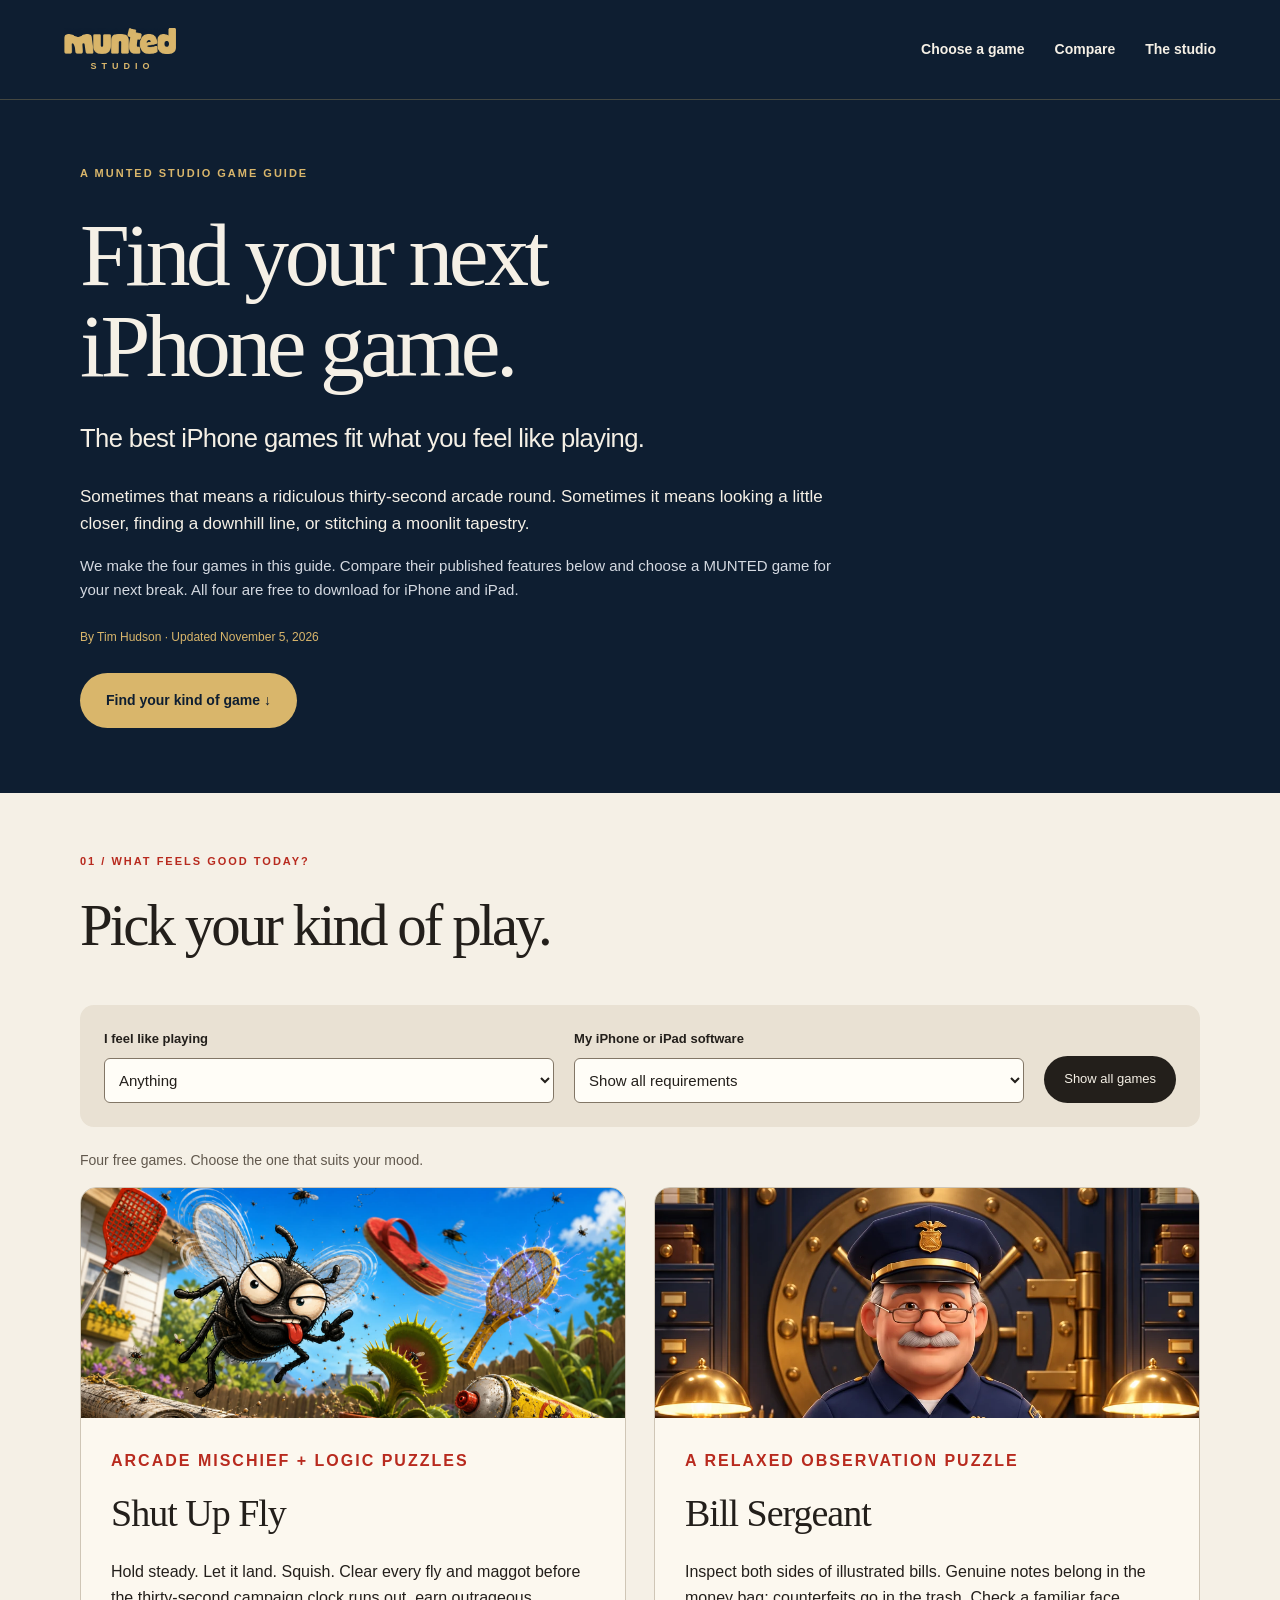
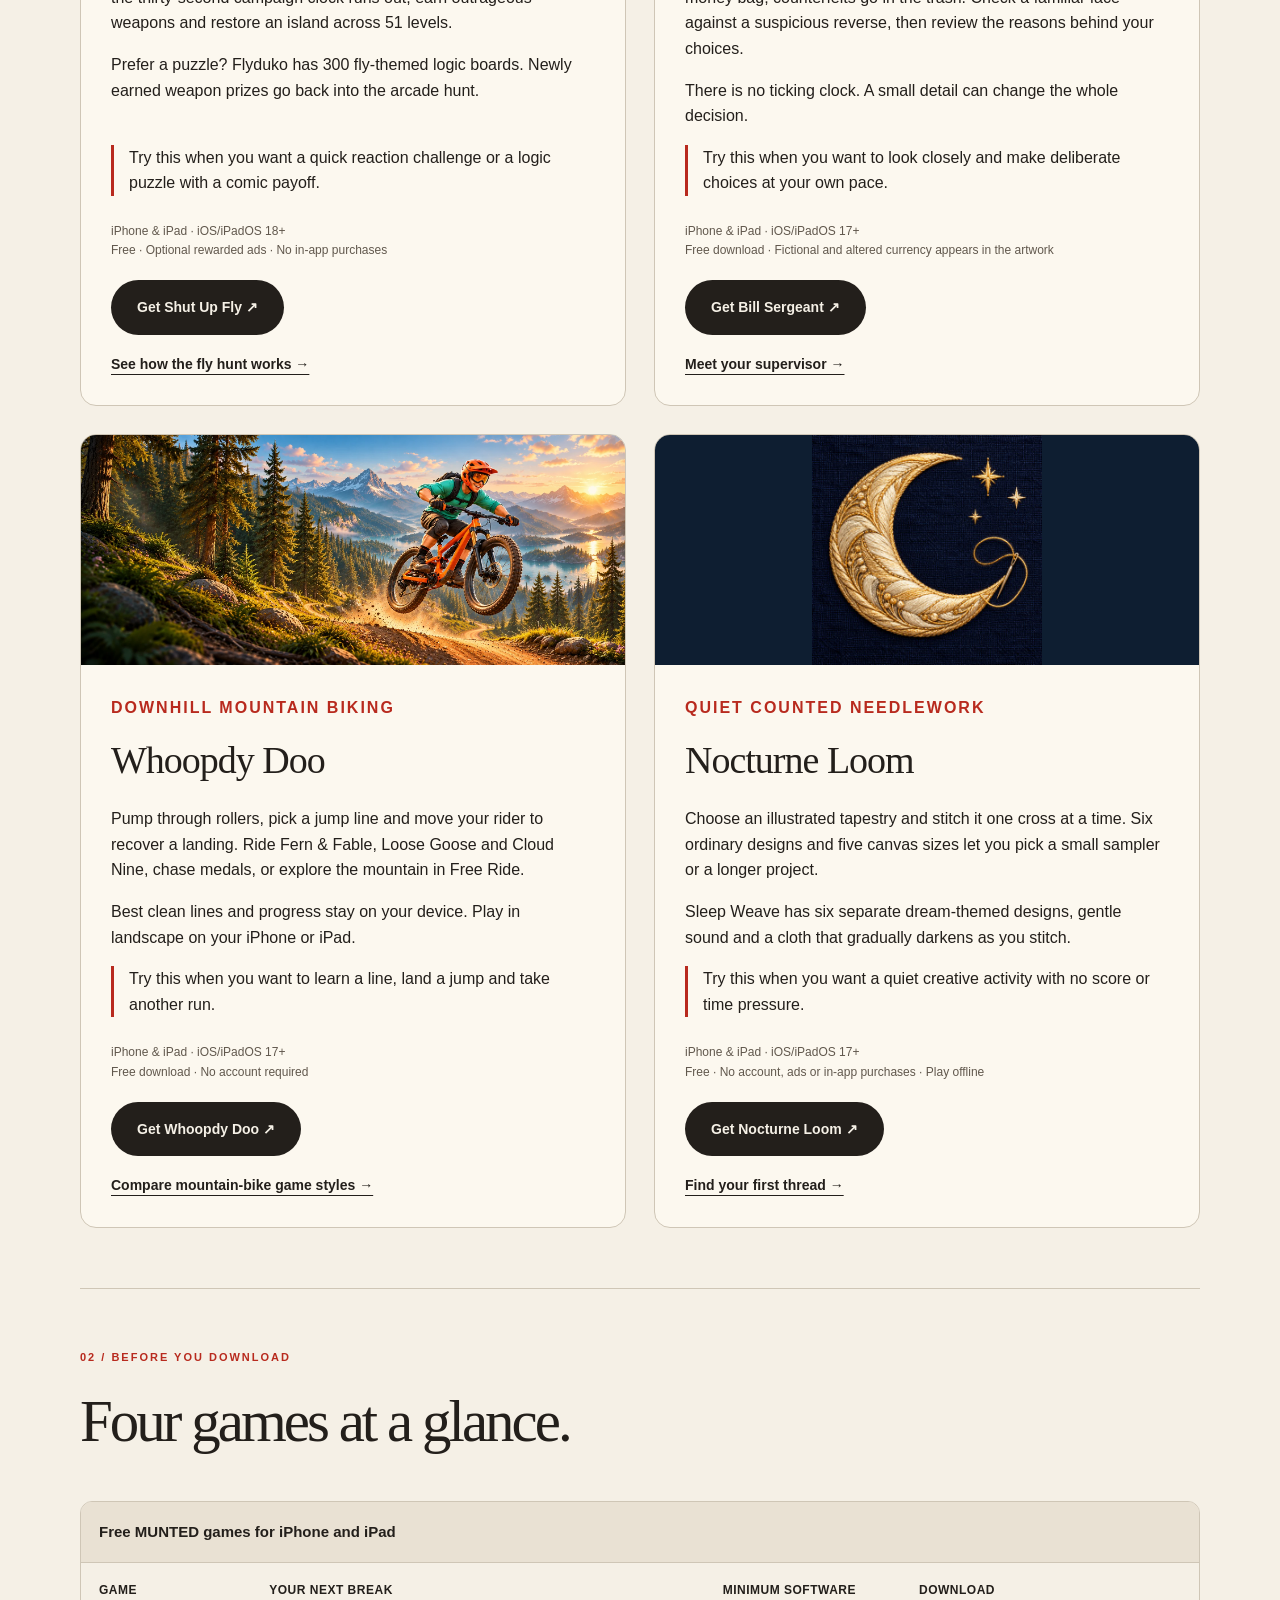
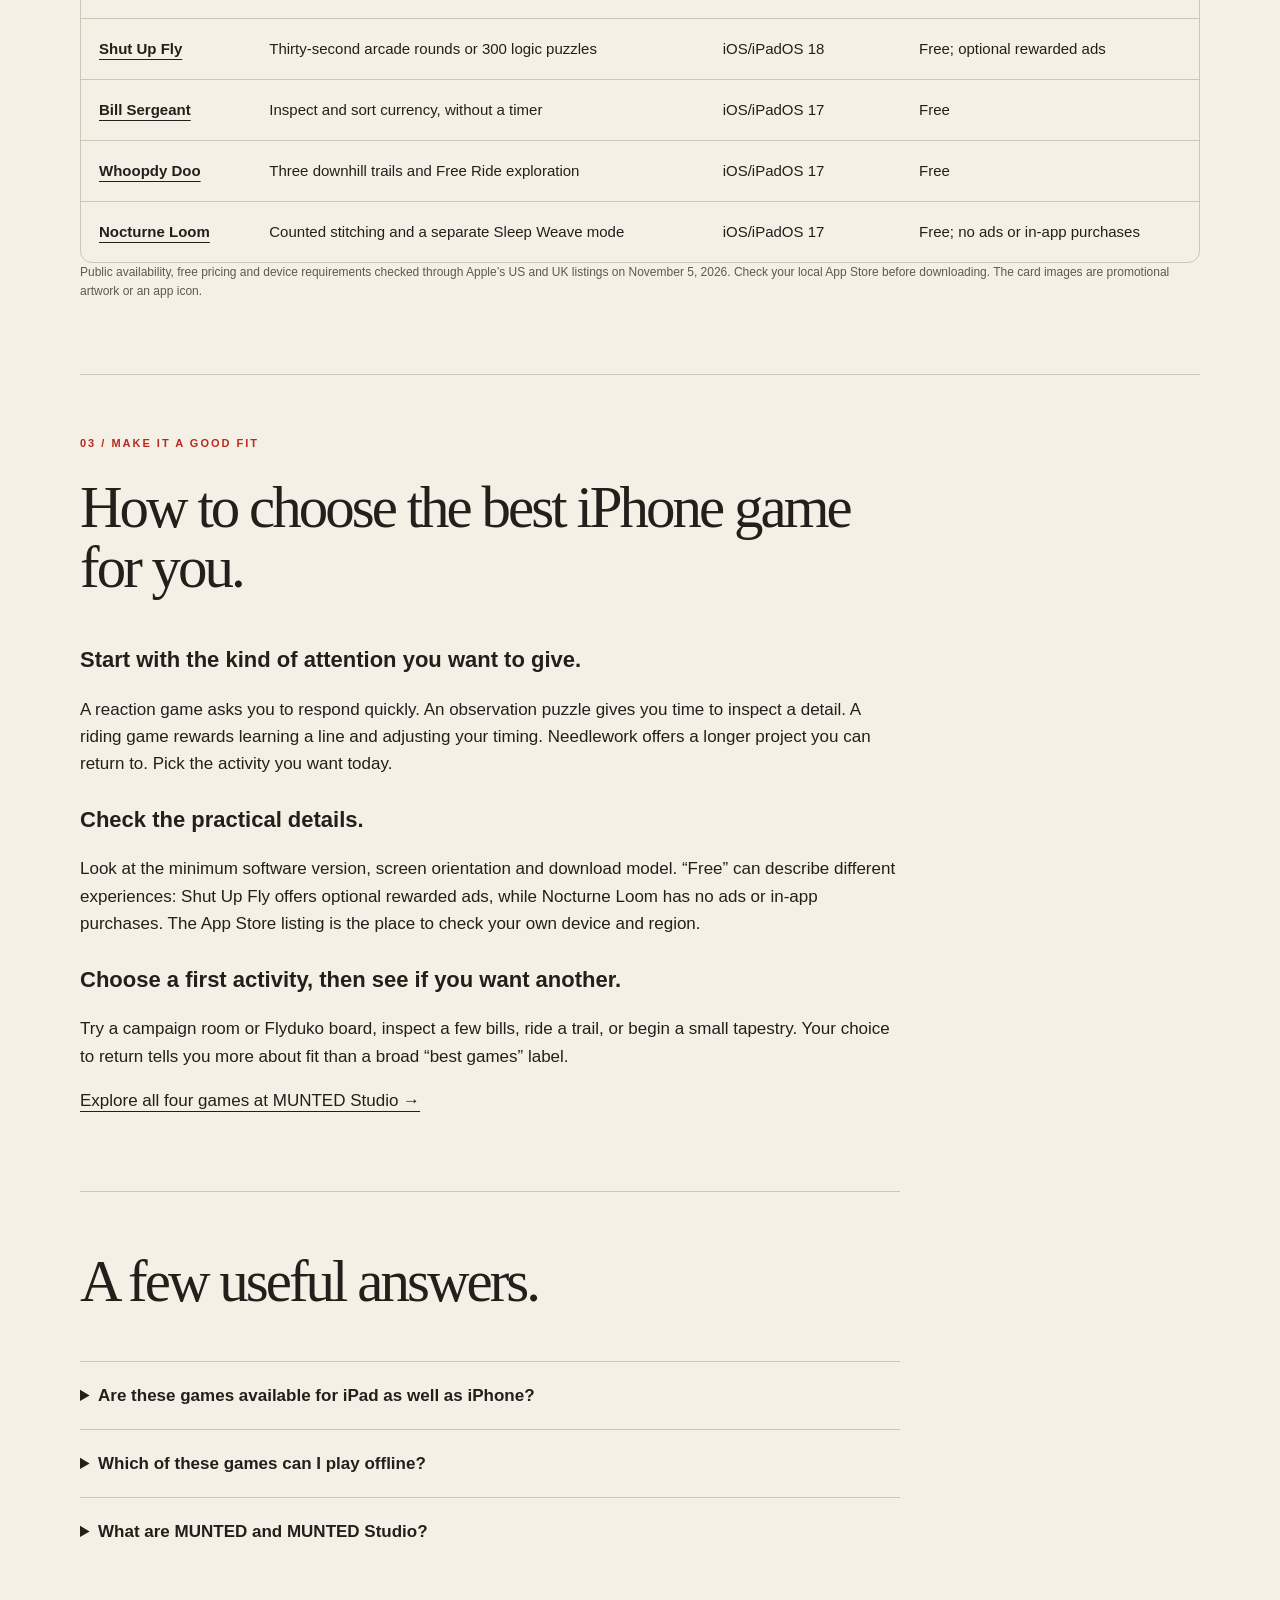
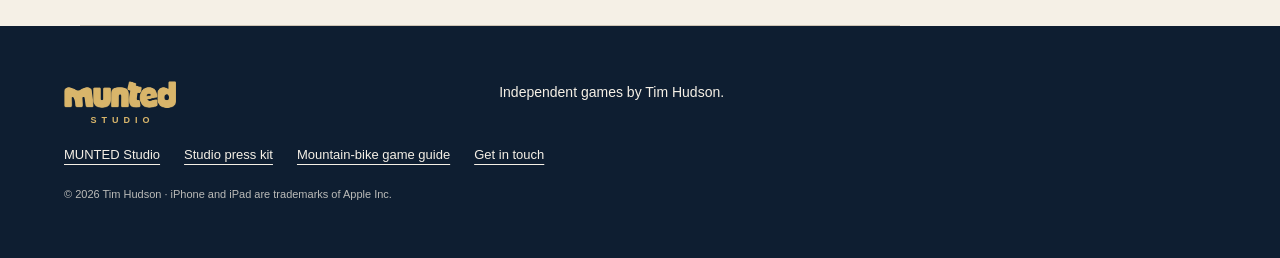
==== best-iphone-games/index.html @ e6144ba6 "Help players discover four MUNTED games with a practical iPhone guide" ====
<!doctype html>
<html lang="en">
<head>
  <meta charset="utf-8" />
  <meta name="viewport" content="width=device-width, initial-scale=1" />
  <title>Best iPhone Games for Your Mood | MUNTED Studio</title>
  <meta name="description" content="Looking for the best iPhone games for your next break? Compare four free MUNTED games by play style, iOS requirements and price: arcade, puzzles, mountain biking and needlework." />
  <link rel="canonical" href="https://shutupfly.timhudson.com/best-iphone-games/" />
  <meta property="og:type" content="article" />
  <meta property="og:title" content="Find your next iPhone game | MUNTED Studio" />
  <meta property="og:description" content="A quick arcade round, a quiet puzzle, a downhill ride or a tapestry. Find the free MUNTED game that fits your mood and your iPhone or iPad." />
  <meta property="og:url" content="https://shutupfly.timhudson.com/best-iphone-games/" />
  <meta property="og:image" content="https://shutupfly.timhudson.com/media/munted-social.png?v=gold-navy" />
  <meta name="twitter:card" content="summary_large_image" />
  <link rel="icon" href="/media/munted-studio.png?v=gold-navy" type="image/png" />
  <link rel="stylesheet" href="/studio.css?v=7" />
  <link rel="stylesheet" href="/game-guide.css?v=1" />
  <script type="application/ld+json">
  {"@context":"https://schema.org","@graph":[{"@type":"Article","@id":"https://shutupfly.timhudson.com/best-iphone-games/#article","url":"https://shutupfly.timhudson.com/best-iphone-games/","headline":"Best iPhone Games for Your Mood","description":"A developer's guide to choosing among four free MUNTED iPhone and iPad games by play style and device requirements.","datePublished":"2026-11-05","dateModified":"2026-11-05","author":{"@type":"Person","name":"Tim Hudson"},"publisher":{"@type":"Organization","@id":"https://shutupfly.timhudson.com/studio/#organization","name":"MUNTED Studio","url":"https://shutupfly.timhudson.com/studio/","logo":"https://shutupfly.timhudson.com/media/munted-studio.png?v=gold-navy"},"image":"https://shutupfly.timhudson.com/media/munted-social.png?v=gold-navy","mainEntityOfPage":"https://shutupfly.timhudson.com/best-iphone-games/"},{"@type":"BreadcrumbList","itemListElement":[{"@type":"ListItem","position":1,"name":"MUNTED Studio","item":"https://shutupfly.timhudson.com/studio/"},{"@type":"ListItem","position":2,"name":"iPhone game guide","item":"https://shutupfly.timhudson.com/best-iphone-games/"}]}]}
  </script>
  <script src="/game-guide.js?v=1" defer></script>
</head>
<body class="game-guide-page">
<a class="skip" href="#main">Skip to content</a>
<header class="studio-nav"><a class="wordmark" href="/studio/" aria-label="MUNTED Studio home"><span class="munted-art"><img src="/media/munted-studio.png?v=gold-navy" width="1672" height="941" alt="" /></span><span class="wordmark-label">STUDIO</span></a><nav aria-label="Main navigation"><a href="#choose">Choose a game</a><a href="#compare">Compare</a><a href="/studio/">The studio</a></nav></header>
<main id="main">
  <header class="guide-hero"><div class="guide-width"><p class="kicker">A MUNTED Studio game guide</p><h1>Find your next<br />iPhone game.</h1><p class="large-copy">The best iPhone games fit what you feel like playing.</p><p>Sometimes that means a ridiculous thirty-second arcade round. Sometimes it means looking a little closer, finding a downhill line, or stitching a moonlit tapestry.</p><p class="guide-disclosure">We make the four games in this guide. Compare their published features below and choose a MUNTED game for your next break. All four are free to download for iPhone and iPad.</p><p class="guide-byline">By Tim Hudson · Updated November 5, 2026</p><a class="pill" href="#choose">Find your kind of game ↓</a></div></header>
  <div class="guide-width">
    <section id="choose" aria-labelledby="choose-title" class="guide-section">
      <p class="kicker">01 / What feels good today?</p><h2 id="choose-title">Pick your kind of play.</h2>
      <form id="game-finder" class="game-finder" hidden>
        <div><label for="game-mood">I feel like playing</label><select id="game-mood" name="mood"><option value="all">Anything</option><option value="arcade">A quick arcade game</option><option value="puzzle">A logic or observation puzzle</option><option value="bike">A mountain-bike game</option><option value="craft">Quiet needlework</option></select></div>
        <div><label for="game-os">My iPhone or iPad software</label><select id="game-os" name="os"><option value="unknown">Show all requirements</option><option value="17">iOS / iPadOS 17</option><option value="18">iOS / iPadOS 18 or later</option></select></div>
        <button type="reset">Show all games</button>
      </form>
      <p id="finder-status" role="status" aria-live="polite">Four free games. Choose the one that suits your mood.</p>
      <div class="guide-games">
        <article class="guide-card" data-moods="arcade puzzle" data-min-os="18" id="guide-shut-up-fly">
          <img src="/media/hero-universe-v1.jpg" width="1600" height="900" loading="lazy" alt="Illustrated Shut Up Fly battle with a swatter, a flying sandal and a fleeing swarm" />
          <div><p class="kicker">Arcade mischief + logic puzzles</p><h3>Shut Up Fly</h3><p>Hold steady. Let it land. Squish. Clear every fly and maggot before the thirty-second campaign clock runs out, earn outrageous weapons and restore an island across 51 levels.</p><p>Prefer a puzzle? Flyduko has 300 fly-themed logic boards. Newly earned weapon prizes go back into the arcade hunt.</p><p class="fit-note">Try this when you want a quick reaction challenge or a logic puzzle with a comic payoff.</p><p class="fineprint">iPhone &amp; iPad · iOS/iPadOS 18+<br />Free · Optional rewarded ads · No in-app purchases</p><a class="pill" href="https://apps.apple.com/app/apple-store/id6797986930?pt=127545438&amp;ct=website&amp;mt=8">Get Shut Up Fly ↗</a><a class="text-link" href="/how-to-play/">See how the fly hunt works →</a></div>
        </article>
        <article class="guide-card" data-moods="puzzle" data-min-os="17" id="guide-bill-sergeant">
          <img src="/media/bill-sergeant-vault.webp" width="1024" height="1536" loading="lazy" alt="Illustrated Sergeant Bill with white inspection gloves at his brass-and-navy vault" />
          <div><p class="kicker">A relaxed observation puzzle</p><h3>Bill Sergeant</h3><p>Inspect both sides of illustrated bills. Genuine notes belong in the money bag; counterfeits go in the trash. Check a familiar face against a suspicious reverse, then review the reasons behind your choices.</p><p>There is no ticking clock. A small detail can change the whole decision.</p><p class="fit-note">Try this when you want to look closely and make deliberate choices at your own pace.</p><p class="fineprint">iPhone &amp; iPad · iOS/iPadOS 17+<br />Free download · Fictional and altered currency appears in the artwork</p><a class="pill" href="https://apps.apple.com/us/app/bill-sergeant/id6826397921">Get Bill Sergeant ↗</a><a class="text-link" href="https://bill-sergeant.timhudson.chatgpt.site/">Meet your supervisor →</a></div>
        </article>
        <article class="guide-card" data-moods="bike" data-min-os="17" id="guide-whoopdy-doo">
          <img src="/media/whoopdy-doo-mountain.webp" width="1915" height="821" loading="lazy" alt="Illustrated mountain-bike rider jumping above a winding forest trail and alpine lake" />
          <div><p class="kicker">Downhill mountain biking</p><h3>Whoopdy Doo</h3><p>Pump through rollers, pick a jump line and move your rider to recover a landing. Ride Fern &amp; Fable, Loose Goose and Cloud Nine, chase medals, or explore the mountain in Free Ride.</p><p>Best clean lines and progress stay on your device. Play in landscape on your iPhone or iPad.</p><p class="fit-note">Try this when you want to learn a line, land a jump and take another run.</p><p class="fineprint">iPhone &amp; iPad · iOS/iPadOS 17+<br />Free download · No account required</p><a class="pill" href="https://apps.apple.com/us/app/whoopdy-doo/id6826962497">Get Whoopdy Doo ↗</a><a class="text-link" href="https://timhudsonacs.github.io/whoopdy-doo-site/best-mountain-bike-game/">Compare mountain-bike game styles →</a></div>
        </article>
        <article class="guide-card" data-moods="craft" data-min-os="17" id="guide-nocturne-loom">
          <img class="guide-icon" src="/media/nocturne-loom-icon.jpg" width="512" height="512" loading="lazy" alt="Nocturne Loom app icon showing an embroidered crescent moon, stars and a needle on navy cloth" />
          <div><p class="kicker">Quiet counted needlework</p><h3>Nocturne Loom</h3><p>Choose an illustrated tapestry and stitch it one cross at a time. Six ordinary designs and five canvas sizes let you pick a small sampler or a longer project.</p><p>Sleep Weave has six separate dream-themed designs, gentle sound and a cloth that gradually darkens as you stitch.</p><p class="fit-note">Try this when you want a quiet creative activity with no score or time pressure.</p><p class="fineprint">iPhone &amp; iPad · iOS/iPadOS 17+<br />Free · No account, ads or in-app purchases · Play offline</p><a class="pill" href="https://apps.apple.com/us/app/nocturne-loom/id6826996142">Get Nocturne Loom ↗</a><a class="text-link" href="https://nocturne-loom.timhudson.chatgpt.site/">Find your first thread →</a></div>
        </article>
      </div>
      <p id="finder-empty" class="finder-empty" hidden>None of these four games matches both choices. Try another kind of play, or select “Show all requirements” to compare the software each game needs.</p>
    </section>
    <section id="compare" class="guide-section" aria-labelledby="compare-title"><p class="kicker">02 / Before you download</p><h2 id="compare-title">Four games at a glance.</h2><div class="comparison-scroll" tabindex="0" role="region" aria-label="MUNTED iPhone game comparison"><table><caption>Free MUNTED games for iPhone and iPad</caption><thead><tr><th scope="col">Game</th><th scope="col">Your next break</th><th scope="col">Minimum software</th><th scope="col">Download</th></tr></thead><tbody><tr><th scope="row"><a href="#guide-shut-up-fly">Shut Up Fly</a></th><td>Thirty-second arcade rounds or 300 logic puzzles</td><td>iOS/iPadOS 18</td><td>Free; optional rewarded ads</td></tr><tr><th scope="row"><a href="#guide-bill-sergeant">Bill Sergeant</a></th><td>Inspect and sort currency, without a timer</td><td>iOS/iPadOS 17</td><td>Free</td></tr><tr><th scope="row"><a href="#guide-whoopdy-doo">Whoopdy Doo</a></th><td>Three downhill trails and Free Ride exploration</td><td>iOS/iPadOS 17</td><td>Free</td></tr><tr><th scope="row"><a href="#guide-nocturne-loom">Nocturne Loom</a></th><td>Counted stitching and a separate Sleep Weave mode</td><td>iOS/iPadOS 17</td><td>Free; no ads or in-app purchases</td></tr></tbody></table></div><p class="fineprint">Public availability, free pricing and device requirements checked through Apple’s US and UK listings on November 5, 2026. Check your local App Store before downloading. The card images are promotional artwork or an app icon.</p></section>
    <section class="guide-section guide-reading" aria-labelledby="choose-well-title"><p class="kicker">03 / Make it a good fit</p><h2 id="choose-well-title">How to choose the best iPhone game for you.</h2><h3>Start with the kind of attention you want to give.</h3><p>A reaction game asks you to respond quickly. An observation puzzle gives you time to inspect a detail. A riding game rewards learning a line and adjusting your timing. Needlework offers a longer project you can return to. Pick the activity you want today.</p><h3>Check the practical details.</h3><p>Look at the minimum software version, screen orientation and download model. “Free” can describe different experiences: Shut Up Fly offers optional rewarded ads, while Nocturne Loom has no ads or in-app purchases. The App Store listing is the place to check your own device and region.</p><h3>Choose a first activity, then see if you want another.</h3><p>Try a campaign room or Flyduko board, inspect a few bills, ride a trail, or begin a small tapestry. Your choice to return tells you more about fit than a broad “best games” label.</p><p><a href="/studio/">Explore all four games at MUNTED Studio →</a></p></section>
    <section class="guide-section guide-reading" aria-labelledby="questions-title"><h2 id="questions-title">A few useful answers.</h2><details><summary>Are these games available for iPad as well as iPhone?</summary><p>Yes. All four public App Store releases support iPhone and iPad. Shut Up Fly requires iOS or iPadOS 18 or later; the other three require 17 or later. Whoopdy Doo is designed for landscape play.</p></details><details><summary>Which of these games can I play offline?</summary><p>Shut Up Fly’s single-player campaign and local records work offline after download; optional rewarded ads and Game Center rankings need internet. Nocturne Loom also supports offline play. Follow each game’s published requirements and check the installed app for optional online features.</p></details><details><summary>What are MUNTED and MUNTED Studio?</summary><p>MUNTED is the studio wordmark and short name for MUNTED Studio, Tim Hudson’s independent iPhone and iPad game studio. The App Store developer and seller name is Tim Hudson. <a href="/studio/">Meet the studio and its games.</a></p></details></section>
  </div>
</main>
<footer class="studio-footer"><a class="wordmark" href="/studio/" aria-label="MUNTED Studio home"><span class="munted-art"><img src="/media/munted-studio.png?v=gold-navy" width="1672" height="941" alt="" /></span><span class="wordmark-label">STUDIO</span></a><p>Independent games by Tim Hudson.</p><nav aria-label="Footer"><a href="/studio/">MUNTED Studio</a><a href="/studio/press/">Studio press kit</a><a href="https://timhudsonacs.github.io/whoopdy-doo-site/best-mountain-bike-game/">Mountain-bike game guide</a><a href="mailto:timhudsonstudio@gmail.com">Get in touch</a></nav><small>© 2026 Tim Hudson · iPhone and iPad are trademarks of Apple Inc.</small></footer>
</body>
</html>
---- studio.css ----
:root{--paper:#f5f0e6;--ink:#231f1b;--red:#b82a1e;--line:#cfc6b6;--muted:#61584d}
*{box-sizing:border-box}html{scroll-behavior:smooth;scroll-padding-top:24px}body{margin:0;background:var(--paper);color:var(--ink);font:17px/1.6 -apple-system,BlinkMacSystemFont,"Segoe UI",sans-serif}a{color:inherit;text-underline-offset:5px}a:hover{text-decoration-thickness:2px}a:focus-visible{outline:3px solid currentColor;outline-offset:6px}img{display:block;max-width:100%;height:auto}h1,h2,h3,p{margin-top:0}h1,h2{font-family:Georgia,"Times New Roman",serif;letter-spacing:-.05em;font-weight:normal;line-height:1.02}h3{line-height:1.2}h1{font-size:clamp(56px,7vw,108px)}h2{font-size:clamp(38px,4.5vw,66px)}.skip{position:fixed;top:-100px;left:20px;background:var(--paper);padding:12px;z-index:5}.skip:focus{top:12px}.studio-nav{min-height:100px;padding:20px 5vw;display:flex;justify-content:space-between;align-items:center;border-bottom:1px solid var(--line);gap:24px}.wordmark{display:block;width:112px;flex-shrink:0;text-decoration:none;line-height:1}.wordmark-label{display:block;font-size:9px;font-weight:750;letter-spacing:5px;margin-top:8px;text-align:center;padding-left:5px}.studio-nav nav{display:flex;gap:30px;font-size:14px;font-weight:650}.studio-nav nav a{text-decoration:none}.studio-nav nav a:hover{text-decoration:underline}.studio-hero{background:#0e1e31;color:var(--paper);padding:30px 5vw 60px}.studio-topline{display:flex;justify-content:space-between;font-size:12px;text-transform:uppercase;letter-spacing:2px;gap:24px}.munted-art{display:block;width:100%;aspect-ratio:1398/331;position:relative;overflow:hidden}.munted-art img{position:absolute;max-width:none;width:119.599%;left:-9.943%;top:-90.634%;filter:none}.signature{margin:55px 0 65px}.studio-footer .munted-art img{filter:none}.studio-hero-bottom{display:flex;justify-content:space-between;align-items:flex-end;gap:35px}.studio-hero h1{font-size:clamp(52px,6vw,88px);margin:0}.studio-hero-bottom p{font-size:clamp(17px,1.7vw,24px);line-height:1.5;margin:0;max-width:430px}.studio-game{display:grid;grid-template-columns:1.1fr 1fr;max-width:1600px;margin:auto;padding:100px 5vw;gap:6vw;align-items:center}.game-art{position:relative;align-self:stretch;min-height:520px}.game-art img{height:100%;width:100%;object-fit:cover;object-position:53% center;border-radius:180px 180px 4px 4px}.art-caption{position:absolute;bottom:18px;left:18px;right:18px;background:var(--paper);padding:8px 14px;font-size:11px;border-radius:3px;width:fit-content}.game-story h2{margin-bottom:28px}.kicker{font-size:11px;font-weight:750;letter-spacing:2px;text-transform:uppercase;margin-bottom:26px;color:var(--red)}.large-copy{font-size:clamp(22px,2vw,30px);line-height:1.4;letter-spacing:-.6px}.studio-actions{display:flex;flex-wrap:wrap;align-items:center;gap:24px;margin:32px 0 20px}.pill{display:inline-flex;gap:24px;padding:16px 26px;border-radius:40px;background:var(--ink);color:var(--paper);text-decoration:none;font-size:14px;font-weight:700}.pill:hover{background:var(--red)}.text-link{font-weight:650}.fineprint{font-size:12px;color:var(--muted)}.studio-about{border-top:1px solid var(--line);padding:65px 5vw;display:grid;grid-template-columns:1fr 2fr;gap:6vw}.studio-about div{max-width:720px}.studio-about p:not(.kicker){font-size:22px}.studio-links{display:grid;grid-template-columns:repeat(3,1fr);border-top:1px solid var(--line)}.studio-links>a{padding:42px 4vw 50px;text-decoration:none;border-right:1px solid var(--line);display:flex;flex-direction:column}.studio-links>a:last-child{border-right:0}.studio-links a:hover{background:#eae2d4}.studio-links span{font-size:11px;color:var(--red);text-transform:uppercase;letter-spacing:1px}.studio-links h2{font-size:38px;margin:34px 0 20px}.studio-links p{font-size:16px}.studio-links strong{font-size:14px;margin-top:auto;padding-top:16px}.studio-footer{background:var(--ink);color:var(--paper);padding:55px 5vw;display:grid;grid-template-columns:1fr 2fr;gap:20px 6vw}.studio-footer p{font-size:14px;margin:0}.studio-footer nav{grid-column:1/-1;display:flex;gap:24px;flex-wrap:wrap;font-size:13px}.studio-footer small{grid-column:1/-1;opacity:.75;font-size:11px}.review-main{max-width:1260px;padding:0 5vw;margin:auto}.review-hero{padding:80px 0 60px}.review-hero h1{margin-bottom:32px}.review-chips{display:flex;gap:10px;flex-wrap:wrap;margin:30px 0}.review-chips span{font-size:12px;border:1px solid var(--line);border-radius:20px;padding:5px 14px}.review-jump{display:flex;gap:22px;flex-wrap:wrap;border-block:1px solid var(--line);padding:22px 0;font-size:13px}.review-block{display:grid;grid-template-columns:1fr 3fr;gap:4vw;padding:60px 0;border-bottom:1px solid var(--line)}.review-block h2{font-size:clamp(36px,4vw,52px);margin-bottom:28px}.review-block .kicker{margin-top:9px}.review-block ol{padding-left:24px}.review-block li{padding-left:8px;margin-bottom:18px}.review-note{background:#e9e1d3;padding:24px;border-left:3px solid var(--red);margin:28px 0}.review-note strong{font-size:16px}.review-note p{font-size:15px;margin:8px 0 0}.review-block p:last-child{margin-bottom:0}.review-block a{overflow-wrap:anywhere}
@media(min-width:1600px){.studio-hero{padding-inline:max(5vw,calc((100vw - 1440px)/2))}}
@media(max-width:700px){body{font-size:16px}.studio-nav{padding:20px 6vw;align-items:flex-start}.studio-nav nav{gap:12px;flex-wrap:wrap;justify-content:flex-end;max-width:230px;font-size:12px}.studio-topline{font-size:9px;letter-spacing:1px}.studio-topline span:last-child{max-width:95px;text-align:right}.studio-hero{padding:25px 6vw 45px}.signature{margin:42px 0}.studio-hero-bottom{display:block}.studio-hero h1{margin-bottom:28px}.studio-hero-bottom p{font-size:17px}.studio-game{grid-template-columns:1fr;padding:55px 6vw;gap:40px}.game-art{min-height:0;aspect-ratio:1/1.1}.game-art img{border-radius:140px 140px 4px 4px}.studio-about{grid-template-columns:1fr;padding:44px 6vw;gap:0}.studio-about p:not(.kicker){font-size:19px}.studio-links{grid-template-columns:1fr}.studio-links>a{border-right:0;border-bottom:1px solid var(--line);padding:32px 6vw}.studio-links h2{margin-top:20px}.studio-footer{padding:40px 6vw;gap:24px}.studio-footer nav{gap:16px}.review-main{padding:0 6vw}.review-hero{padding:48px 0 40px}.review-hero h1{font-size:clamp(44px,9.3vw,65px)}.review-block{grid-template-columns:1fr;gap:0;padding:40px 0}.review-block .kicker{margin-bottom:24px}.review-block h2{font-size:38px}.review-jump{gap:16px}.review-note{padding:20px}}
@media(prefers-reduced-motion:reduce){html{scroll-behavior:auto}}


/* Studio portfolio: shared review-page styles above remain independent. */
.studio-page .signature{max-width:820px;margin:45px 0 55px}
.studio-page .studio-hero-bottom p{max-width:400px}
.game-index{display:grid;grid-template-columns:repeat(3,minmax(0,1fr));border-bottom:1px solid var(--line)}
.game-index>a{display:grid;grid-template-columns:auto minmax(0,1fr);align-items:center;gap:8px 16px;padding:28px 3vw;text-decoration:none;transition:background .2s}
.game-index>a+a{border-left:1px solid var(--line)}
.game-index>a:hover{background:#eae2d4}
.index-number{grid-row:1/3;font:italic 24px Georgia,serif;color:var(--red)}
.game-index strong{display:block;font:normal clamp(22px,2.2vw,32px)/1.15 Georgia,serif;letter-spacing:-.7px}
.game-index small{display:block;font-size:12px;color:var(--muted);margin-top:7px}
.game-status{grid-column:2;font-size:10px;font-weight:750;letter-spacing:1px;text-transform:uppercase;white-space:nowrap;color:var(--muted)}
.game-status.available{color:var(--red)}
.bill-feature{background:#101d2e;color:#f5ebd4;border-block:1px solid #a78b54}
.bill-game{grid-template-columns:minmax(0,1fr) minmax(0,1.1fr)}
.bill-game .game-story{grid-row:1;grid-column:1}
.bill-art{grid-column:2;min-width:0;width:100%;min-height:660px;aspect-ratio:2/3;isolation:isolate}
.bill-art .bill-poster{position:absolute;inset:0;border-radius:180px 180px 4px 4px;object-position:center}
.bill-art .bill-logo{position:absolute;top:7%;left:7%;width:86%;height:auto;object-fit:contain;border-radius:0;filter:drop-shadow(0 4px 8px #08111b)}
.bill-art .art-caption{background:#101d2ee8;color:#e8d5a6;border:1px solid #a78b5466}
.bill-feature .kicker{color:#e0bd73}
.bill-feature h2{color:#f6e7be}
.bill-feature .pill{background:#e0bd73;color:#101d2e}
.bill-feature .pill:hover{background:#f6e7be}
.bill-feature .fineprint{color:#bdc3cc}
.whoopdy-feature{background:#17372f;color:#f5ebd4;border-bottom:1px solid #496454}
.whoopdy-game{display:block}
.whoopdy-art{min-height:0;aspect-ratio:1915/821;overflow:hidden;border-radius:24px}
.whoopdy-art .whoopdy-poster{position:absolute;inset:0;border-radius:0;object-position:center}
.whoopdy-art .whoopdy-logo{position:absolute;top:10%;left:4%;width:36%;height:auto;object-fit:contain;border-radius:0;filter:drop-shadow(0 6px 14px #101d2e66)}
.whoopdy-art .art-caption{background:#17372feb;color:#f5ebd4}
.whoopdy-story{display:grid;grid-template-columns:1.1fr 1fr;gap:6vw;margin-top:48px}
.whoopdy-feature .kicker{color:#efb66d}
.whoopdy-feature .pill{background:#efb66d;color:#17372f}
.whoopdy-feature .pill:hover{background:#f6d3a6}
.whoopdy-feature .fineprint{color:#cad6c9}
.studio-page .studio-links{grid-template-columns:repeat(4,minmax(0,1fr))}
.studio-page .studio-links h2{font-size:clamp(34px,3.3vw,46px)}
@media(max-width:1000px){.game-index>a{gap:14px;padding:24px 3vw}.game-status{font-size:9px;letter-spacing:.3px}.bill-art{min-height:560px}.bill-game{gap:4vw}}
@media(max-width:700px){.studio-page .signature{margin:32px 0 38px}.game-index{grid-template-columns:1fr}.game-index>a{padding:24px 6vw}.game-index>a+a{border-left:0;border-top:1px solid var(--line)}.game-index strong{font-size:27px}.game-index small{font-size:11px}.game-status{font-size:9px}.bill-game{grid-template-columns:1fr;gap:36px}.bill-art{grid-column:auto;min-height:0;aspect-ratio:2/3;grid-row:1}.bill-game .game-story{grid-column:auto;grid-row:2}.bill-art .bill-poster{border-radius:140px 140px 4px 4px}.bill-art .bill-logo{top:8%}.bill-art .art-caption{font-size:10px}}
@media(prefers-reduced-motion:reduce){.game-index>a{transition:none}}
@media(max-width:1000px){.studio-page .studio-links{grid-template-columns:repeat(2,minmax(0,1fr))}.studio-page .studio-links>a:nth-child(2n){border-right:0}.studio-page .studio-links>a:nth-child(n+3){border-top:1px solid var(--line)}}
@media(max-width:700px){.whoopdy-art{aspect-ratio:auto;overflow:visible;border-radius:0}.whoopdy-art .whoopdy-poster{position:static;aspect-ratio:1/1.1;height:auto;object-position:75% center;border-radius:140px 140px 4px 4px}.whoopdy-art .whoopdy-logo{position:relative;top:auto;bottom:auto;left:auto;width:82%;margin:-32px auto 0}.whoopdy-art .art-caption{position:static;margin:14px auto 0;font-size:10px}.whoopdy-story{grid-template-columns:1fr;gap:0;margin-top:36px}.studio-page .studio-links{grid-template-columns:1fr}.studio-page .studio-links>a:nth-child(n+3){border-top:0}}

/* MUNTED identity uses the supplied artwork without its preview controls. */
.studio-footer{background:#0e1e31}
.studio-page .signature.studio-splash{position:relative;overflow:hidden;aspect-ratio:16/7;max-width:1100px;margin:20px auto 10px;background:#0e1e31}
.studio-splash .splash-still,.studio-splash .splash-video{position:absolute;top:50%;left:0;width:100%;height:auto;max-width:none;transform:translateY(-50%)}
.splash-video[hidden],.splash-replay[hidden]{display:none}
.splash-replay{display:block;margin:0 0 30px auto;border:1px solid #777;border-radius:24px;padding:9px 15px;background:#141414;color:var(--paper);font:inherit;font-size:12px;cursor:pointer}
.splash-replay:hover{background:#292929}
.splash-replay:focus-visible{outline:3px solid var(--paper);outline-offset:5px}
@media(max-width:700px){.studio-page .signature.studio-splash{width:100%;margin:25px auto 12px}.splash-replay{margin-bottom:25px}.studio-nav .wordmark{width:100px}}

/* Approved gold-on-navy identity, October 27, 2026. */
.studio-nav{background:#0e1e31;color:#f5f0e6;border-color:#d9b66b44}
.wordmark-label{color:#d9b66b}
.splash-replay{background:#0e1e31;color:#d9b66b;border-color:#d9b66b77}
.splash-replay:hover{background:#1b314b}

/* Four released MUNTED games and visible studio identity. */
.studio-page .studio-hero-bottom h1{font-size:clamp(46px,5.2vw,76px)}
.studio-page .studio-hero-bottom .studio-promise{font-size:20px;margin-top:16px;color:#d9b66b}
.studio-guide-link{margin:32px 0 0;font-size:15px;color:#d9b66b}
.studio-page .game-index{grid-template-columns:repeat(4,minmax(0,1fr))}
.studio-page .game-index>a{padding-inline:2.5vw}
.nocturne-feature{background:#151a2d;color:#f5ead1}
.nocturne-art{min-height:0;aspect-ratio:1;background:#10182a;border-radius:28px;overflow:hidden}
.nocturne-art img{object-fit:contain;border-radius:0}
.nocturne-art .art-caption{background:#10182aeb;color:#f5ead1}
.nocturne-feature .kicker{color:#d9b66b}
.nocturne-feature .pill{background:#d9b66b;color:#10182a}
.nocturne-feature .fineprint{color:#ccd0df}
@media(max-width:1000px){.studio-page .game-index{grid-template-columns:repeat(2,minmax(0,1fr))}.studio-page .game-index>a:nth-child(3){border-left:0}.studio-page .game-index>a:nth-child(n+3){border-top:1px solid var(--line)}}
@media(max-width:700px){.studio-page .game-index{grid-template-columns:1fr}.studio-page .game-index>a{padding-inline:6vw}.studio-page .game-index>a+a{border-left:0}.studio-page .studio-hero-bottom .studio-promise{margin-bottom:24px}.nocturne-art{aspect-ratio:1}}
---- game-guide.css ----
.guide-width{width:min(1120px,90vw);margin-inline:auto}
.guide-hero{background:#0e1e31;color:#f5f0e6;padding:65px 0}
.guide-hero .kicker{color:#d9b66b}
.guide-hero h1{font-size:clamp(50px,7vw,96px);margin-bottom:30px}
.guide-hero p{max-width:780px}
.guide-hero .pill{background:#d9b66b;color:#0e1e31}
.guide-disclosure{color:#d4d9e1;font-size:15px}
.guide-byline{font-size:12px;color:#d9b66b;margin:26px 0}
.guide-section{padding:60px 0;border-bottom:1px solid var(--line);scroll-margin-top:25px}
.guide-section>h2{font-size:clamp(37px,4.6vw,60px)}
.game-finder{display:flex;align-items:end;flex-wrap:wrap;gap:20px;background:#e9e1d3;padding:24px;border-radius:14px;margin:30px 0 22px}
.game-finder[hidden],.guide-card[hidden],.finder-empty[hidden]{display:none}
.game-finder>div{flex:1;min-width:220px}
.game-finder label{display:block;font-size:13px;font-weight:700;margin-bottom:8px}
.game-finder select{width:100%;border:1px solid #827666;background:#fffdf7;color:#231f1b;padding:12px 10px;border-radius:6px;font:inherit;font-size:15px}
.game-finder button{border:0;border-radius:24px;background:#231f1b;color:#f5f0e6;padding:13px 20px;font:inherit;font-size:13px;cursor:pointer}
.game-finder :is(select,button):focus-visible{outline:3px solid #b82a1e;outline-offset:4px}
#finder-status{font-size:14px;color:#61584d;min-height:24px}
.guide-games{display:grid;grid-template-columns:repeat(2,minmax(0,1fr));gap:28px}
.guide-card{display:flex;flex-direction:column;border:1px solid var(--line);border-radius:16px;overflow:hidden;background:#fcf8ef}
.guide-card>img{height:230px;width:100%;object-fit:cover}
.guide-card>img[src*="bill-sergeant"]{object-position:50% 30%}
.guide-card>img.guide-icon{object-fit:contain;background:#0e1e31}
.guide-card>div{padding:30px;display:flex;flex-direction:column;flex:1}
.guide-card h3{font:normal 38px/1.12 Georgia,serif;letter-spacing:-1px;margin-bottom:25px}
.guide-card .kicker{margin-bottom:18px}
.guide-card p{font-size:16px}
.guide-card .fit-note{border-left:3px solid #b82a1e;padding-left:15px;margin-top:auto}
.guide-card .fineprint{font-size:12px;padding-top:10px}
.guide-card .pill{align-self:start;margin:8px 0 18px}
.guide-card .text-link{font-size:14px}
.finder-empty{padding:24px;background:#e9e1d3;border-radius:12px}
.comparison-scroll{max-width:100%;overflow-x:auto;border:1px solid var(--line);border-radius:12px}
.comparison-scroll:focus-visible{outline:3px solid #b82a1e;outline-offset:5px}
table{border-collapse:collapse;width:100%;min-width:650px;text-align:left;font-size:15px}
caption{text-align:left;padding:18px;font-weight:700;background:#e9e1d3}
th,td{padding:18px;vertical-align:top;border-top:1px solid var(--line)}
thead th{font-size:12px;text-transform:uppercase;letter-spacing:.5px}
.guide-reading{max-width:820px}
.guide-reading h3{font-size:22px;margin-top:30px}
details{border-top:1px solid var(--line);padding:20px 0}
summary{cursor:pointer;font-weight:650}
details p{margin:18px 0 0}
@media(max-width:700px){.guide-width{width:88vw}.guide-hero{padding:44px 0}.guide-hero h1{font-size:51px}.guide-section{padding:42px 0}.guide-games{grid-template-columns:1fr}.guide-card>div{padding:24px}.game-finder{display:block;padding:20px}.game-finder>div{min-width:0;margin-bottom:18px}.guide-card h3{font-size:34px}}
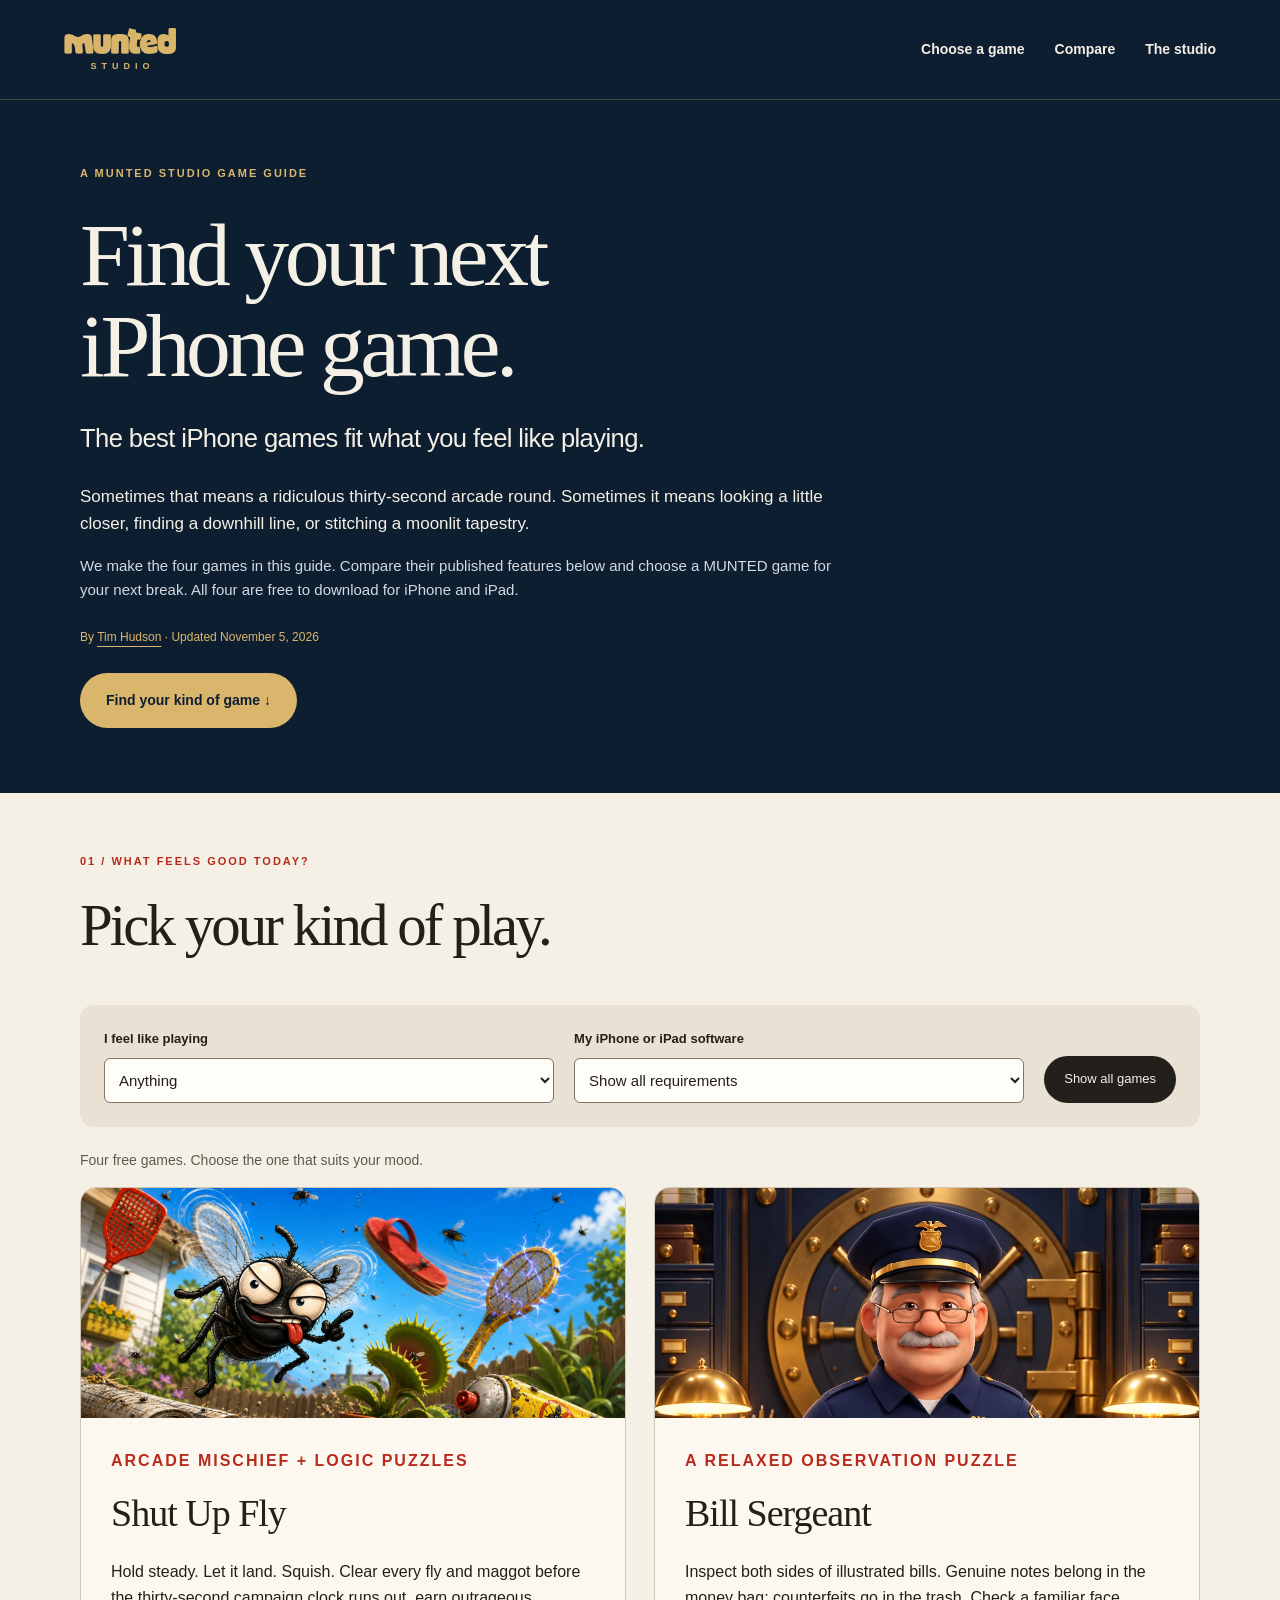
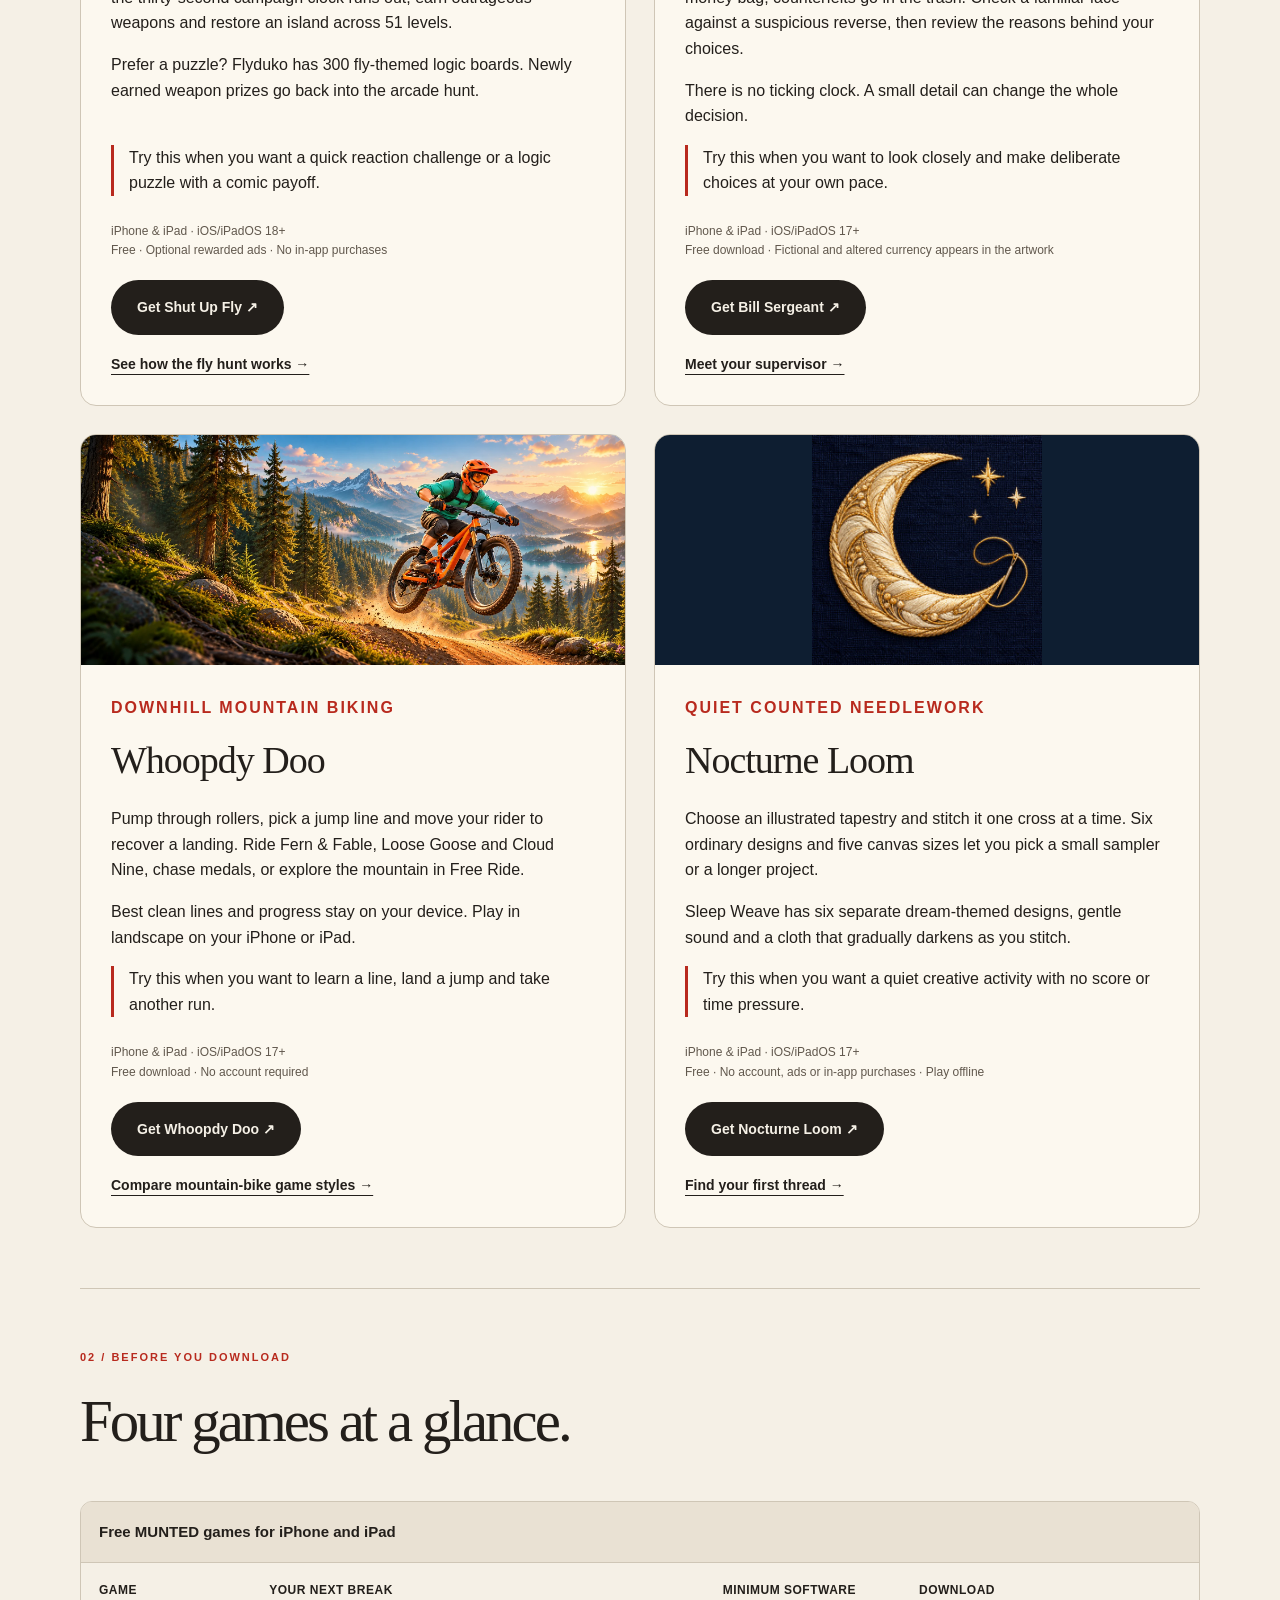
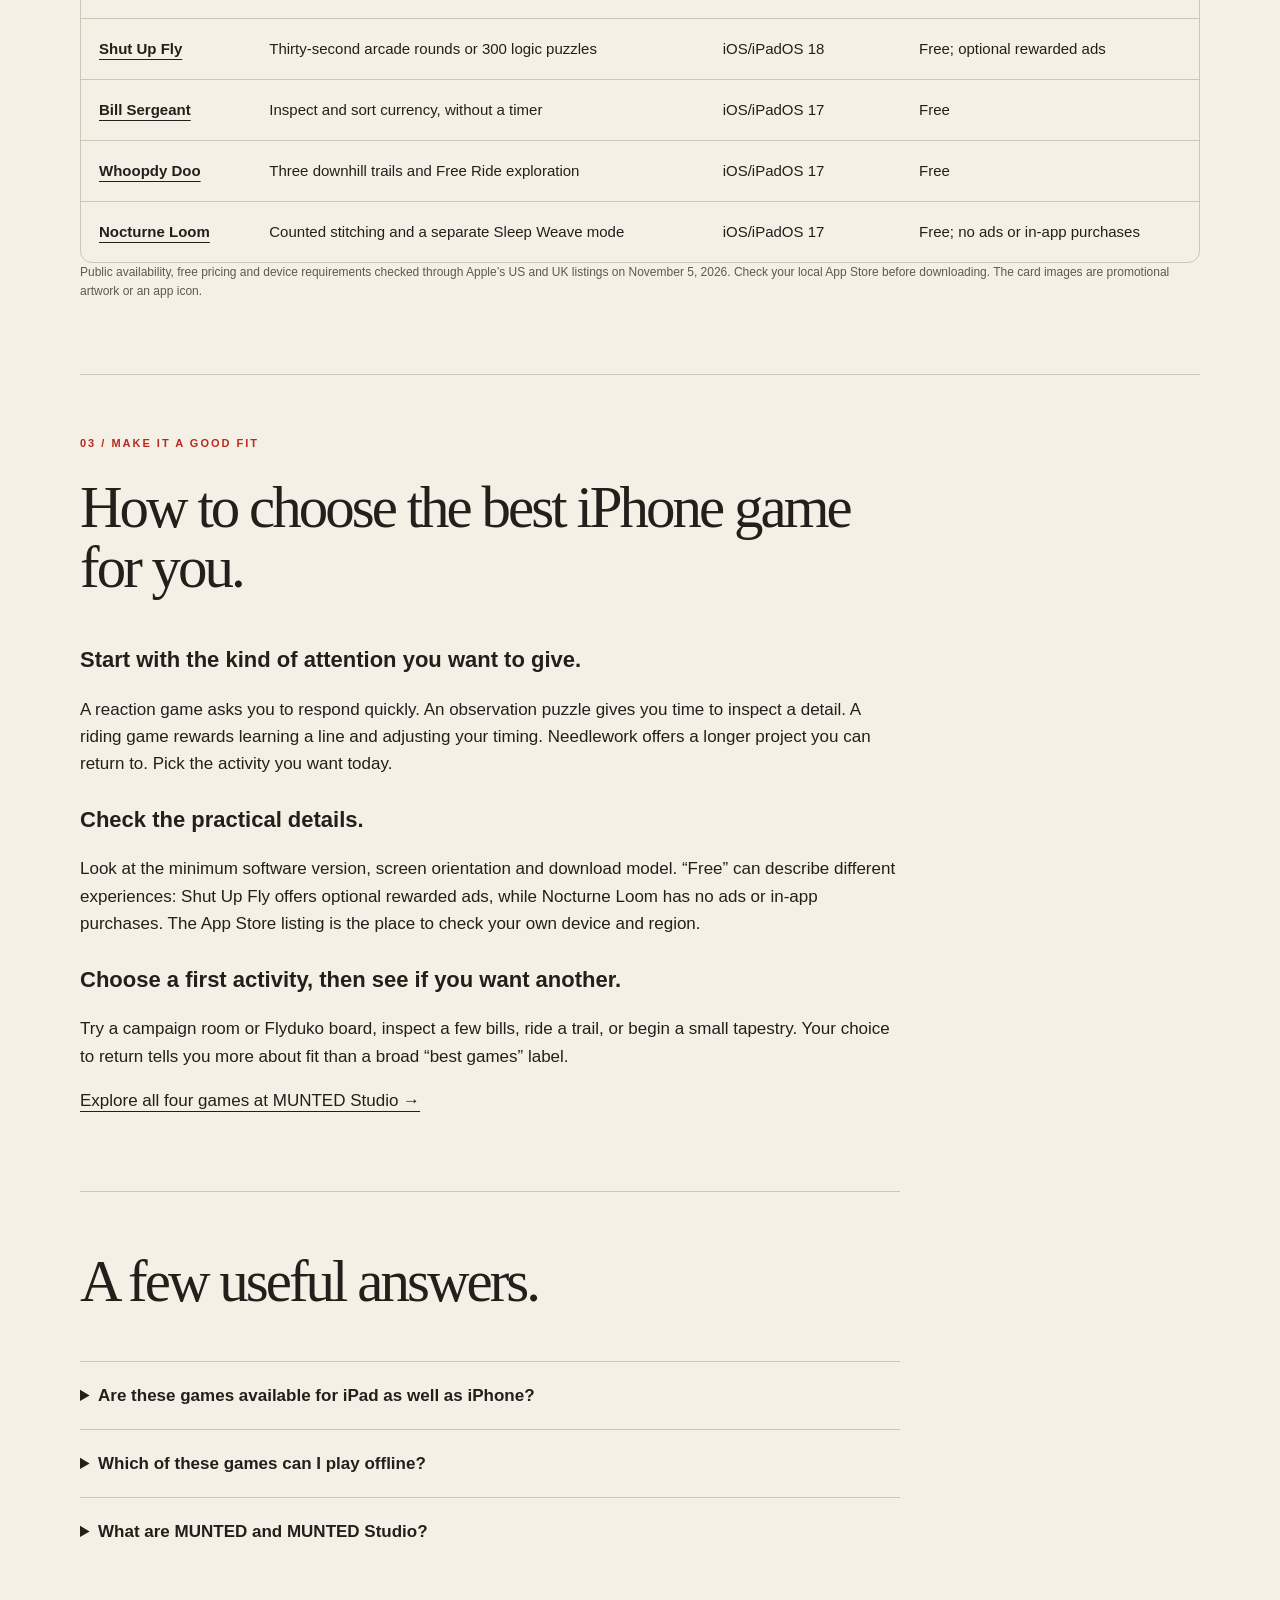
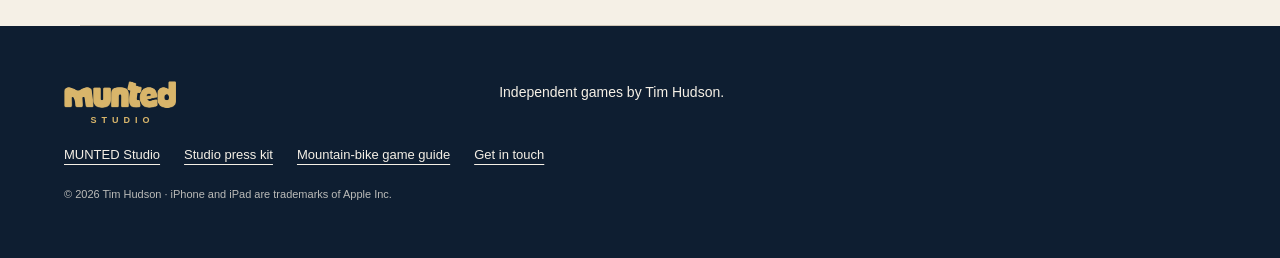
==== commit d70b9017: "Provide precise article dates and author identity in the iPhone guide" ====
--- a/best-iphone-games/index.html
+++ b/best-iphone-games/index.html
@@ -15,16 +15,14 @@
   <link rel="icon" href="/media/munted-studio.png?v=gold-navy" type="image/png" />
   <link rel="stylesheet" href="/studio.css?v=7" />
   <link rel="stylesheet" href="/game-guide.css?v=1" />
-  <script type="application/ld+json">
-  {"@context":"https://schema.org","@graph":[{"@type":"Article","@id":"https://shutupfly.timhudson.com/best-iphone-games/#article","url":"https://shutupfly.timhudson.com/best-iphone-games/","headline":"Best iPhone Games for Your Mood","description":"A developer's guide to choosing among four free MUNTED iPhone and iPad games by play style and device requirements.","datePublished":"2026-11-05","dateModified":"2026-11-05","author":{"@type":"Person","name":"Tim Hudson"},"publisher":{"@type":"Organization","@id":"https://shutupfly.timhudson.com/studio/#organization","name":"MUNTED Studio","url":"https://shutupfly.timhudson.com/studio/","logo":"https://shutupfly.timhudson.com/media/munted-studio.png?v=gold-navy"},"image":"https://shutupfly.timhudson.com/media/munted-social.png?v=gold-navy","mainEntityOfPage":"https://shutupfly.timhudson.com/best-iphone-games/"},{"@type":"BreadcrumbList","itemListElement":[{"@type":"ListItem","position":1,"name":"MUNTED Studio","item":"https://shutupfly.timhudson.com/studio/"},{"@type":"ListItem","position":2,"name":"iPhone game guide","item":"https://shutupfly.timhudson.com/best-iphone-games/"}]}]}
-  </script>
+  <script type="application/ld+json">{"@context":"https://schema.org","@graph":[{"@type":"Article","@id":"https://shutupfly.timhudson.com/best-iphone-games/#article","url":"https://shutupfly.timhudson.com/best-iphone-games/","headline":"Best iPhone Games for Your Mood","description":"A developer's guide to choosing among four free MUNTED iPhone and iPad games by play style and device requirements.","datePublished":"2026-11-05T19:35:39Z","dateModified":"2026-11-05T20:18:16+00:00","author":{"@type":"Person","name":"Tim Hudson","url":"https://shutupfly.timhudson.com/studio/#about"},"publisher":{"@type":"Organization","@id":"https://shutupfly.timhudson.com/studio/#organization","name":"MUNTED Studio","url":"https://shutupfly.timhudson.com/studio/","logo":"https://shutupfly.timhudson.com/media/munted-studio.png?v=gold-navy"},"image":["https://shutupfly.timhudson.com/media/hero-universe-v1.jpg","https://shutupfly.timhudson.com/media/bill-sergeant-vault.webp","https://shutupfly.timhudson.com/media/whoopdy-doo-mountain.webp","https://nocturne-loom.timhudson.chatgpt.site/sleeping-sea.png"],"mainEntityOfPage":"https://shutupfly.timhudson.com/best-iphone-games/"},{"@type":"BreadcrumbList","itemListElement":[{"@type":"ListItem","position":1,"name":"MUNTED Studio","item":"https://shutupfly.timhudson.com/studio/"},{"@type":"ListItem","position":2,"name":"iPhone game guide","item":"https://shutupfly.timhudson.com/best-iphone-games/"}]}]}</script>
   <script src="/game-guide.js?v=1" defer></script>
 </head>
 <body class="game-guide-page">
 <a class="skip" href="#main">Skip to content</a>
 <header class="studio-nav"><a class="wordmark" href="/studio/" aria-label="MUNTED Studio home"><span class="munted-art"><img src="/media/munted-studio.png?v=gold-navy" width="1672" height="941" alt="" /></span><span class="wordmark-label">STUDIO</span></a><nav aria-label="Main navigation"><a href="#choose">Choose a game</a><a href="#compare">Compare</a><a href="/studio/">The studio</a></nav></header>
 <main id="main">
-  <header class="guide-hero"><div class="guide-width"><p class="kicker">A MUNTED Studio game guide</p><h1>Find your next<br />iPhone game.</h1><p class="large-copy">The best iPhone games fit what you feel like playing.</p><p>Sometimes that means a ridiculous thirty-second arcade round. Sometimes it means looking a little closer, finding a downhill line, or stitching a moonlit tapestry.</p><p class="guide-disclosure">We make the four games in this guide. Compare their published features below and choose a MUNTED game for your next break. All four are free to download for iPhone and iPad.</p><p class="guide-byline">By Tim Hudson · Updated November 5, 2026</p><a class="pill" href="#choose">Find your kind of game ↓</a></div></header>
+  <header class="guide-hero"><div class="guide-width"><p class="kicker">A MUNTED Studio game guide</p><h1>Find your next<br />iPhone game.</h1><p class="large-copy">The best iPhone games fit what you feel like playing.</p><p>Sometimes that means a ridiculous thirty-second arcade round. Sometimes it means looking a little closer, finding a downhill line, or stitching a moonlit tapestry.</p><p class="guide-disclosure">We make the four games in this guide. Compare their published features below and choose a MUNTED game for your next break. All four are free to download for iPhone and iPad.</p><p class="guide-byline">By <a href="https://shutupfly.timhudson.com/studio/#about">Tim Hudson</a> · Updated November 5, 2026</p><a class="pill" href="#choose">Find your kind of game ↓</a></div></header>
   <div class="guide-width">
     <section id="choose" aria-labelledby="choose-title" class="guide-section">
       <p class="kicker">01 / What feels good today?</p><h2 id="choose-title">Pick your kind of play.</h2>
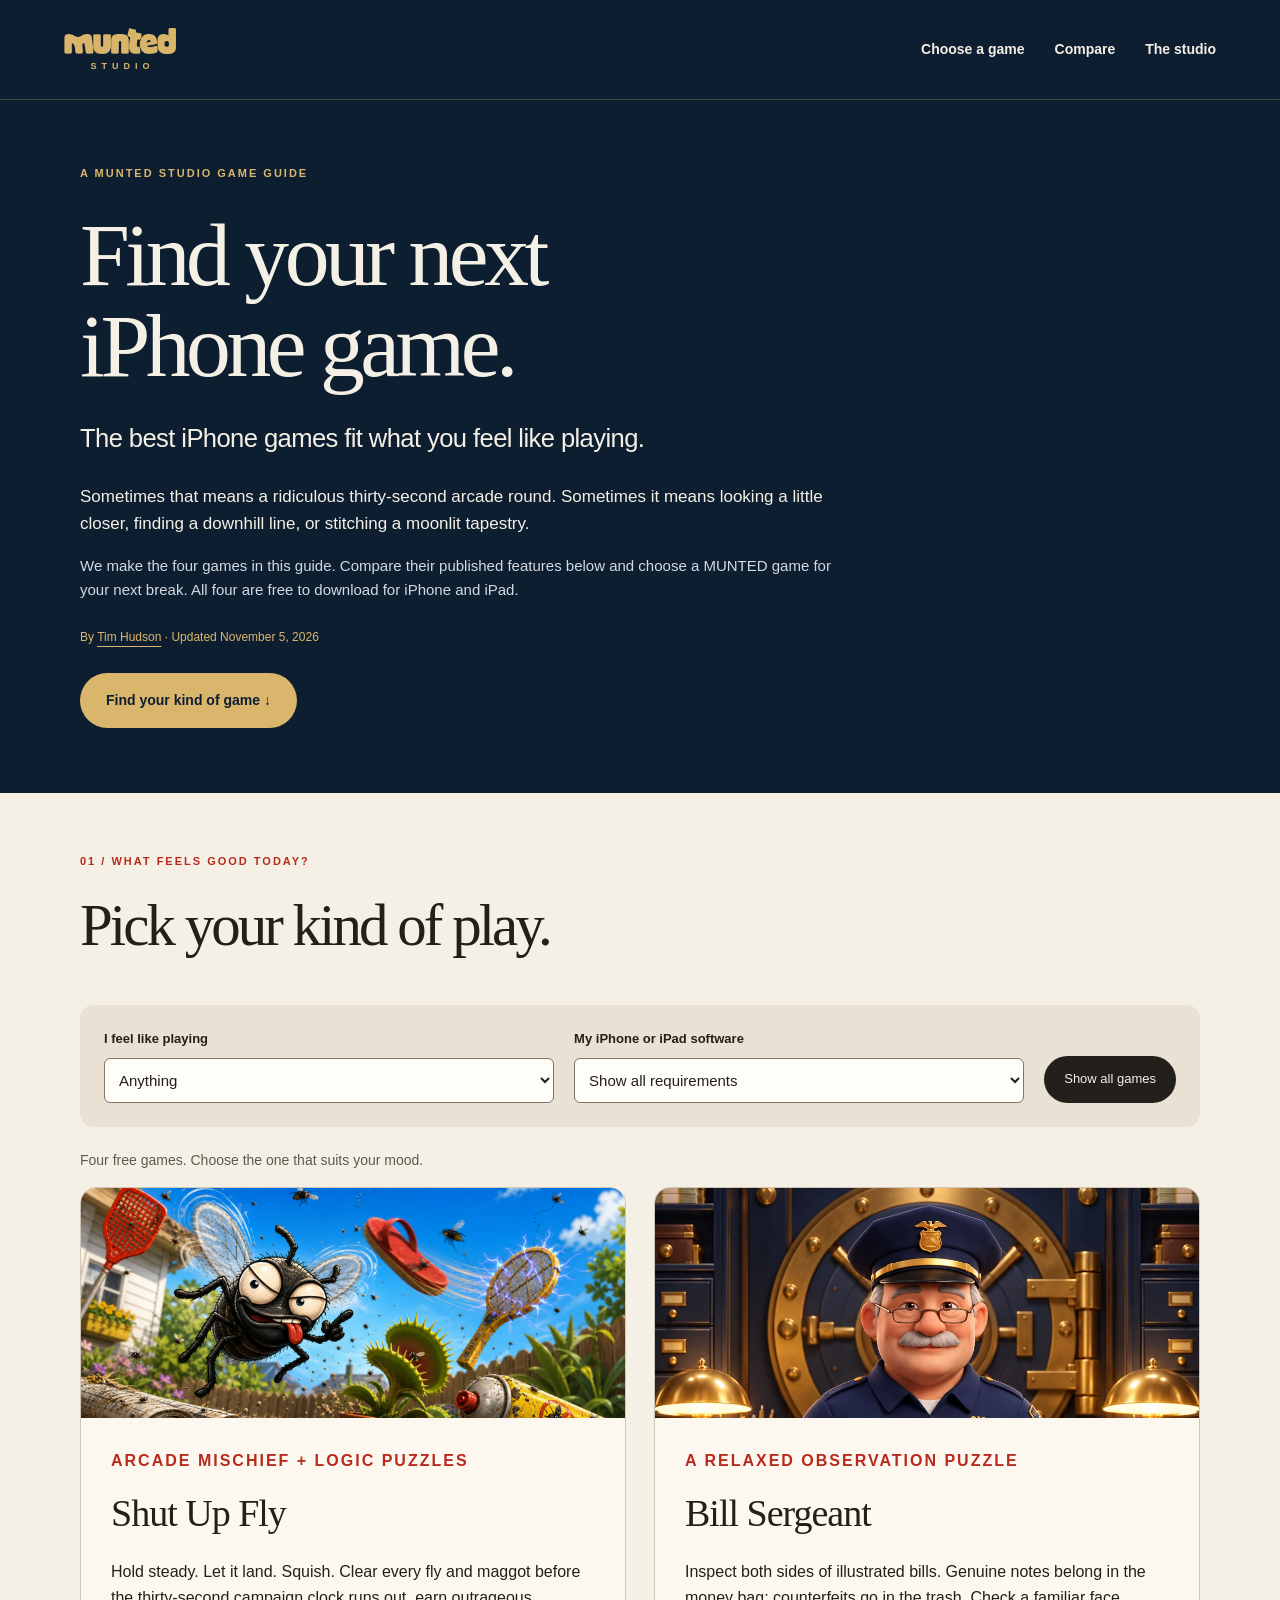
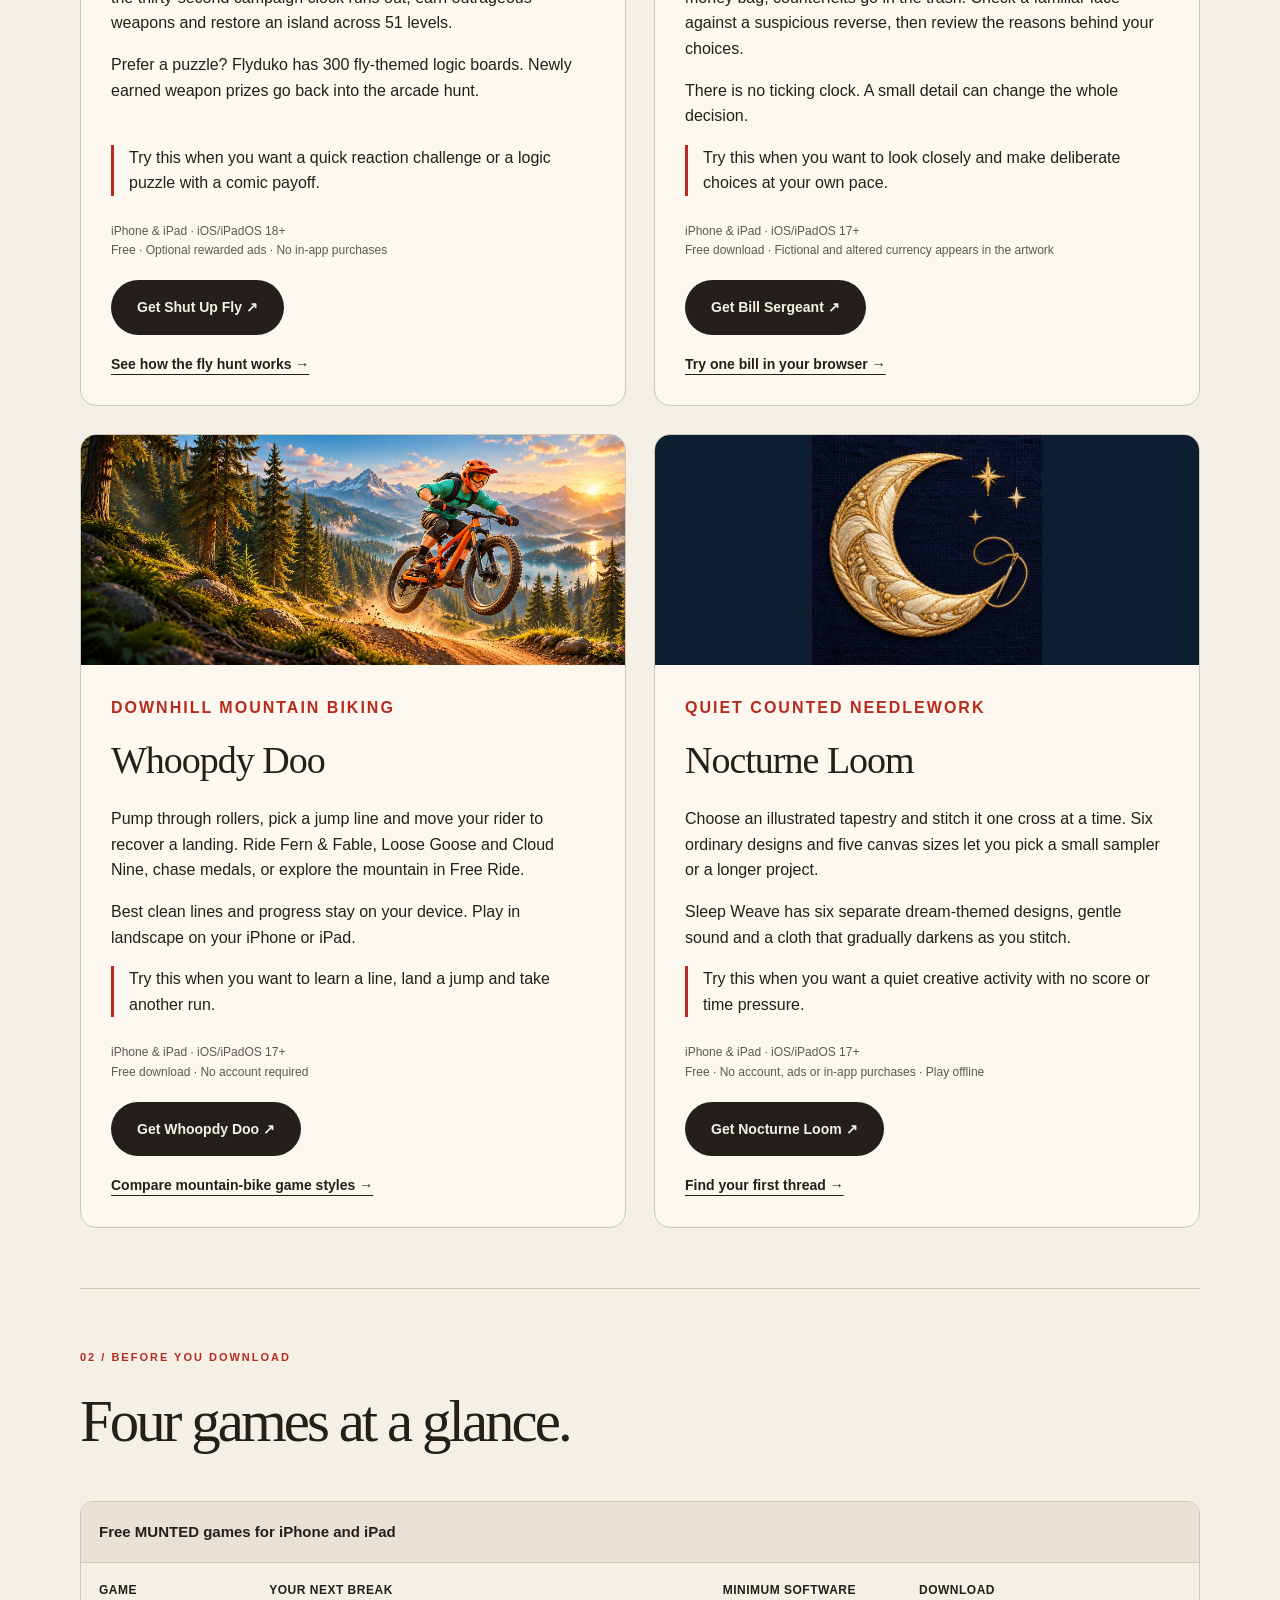
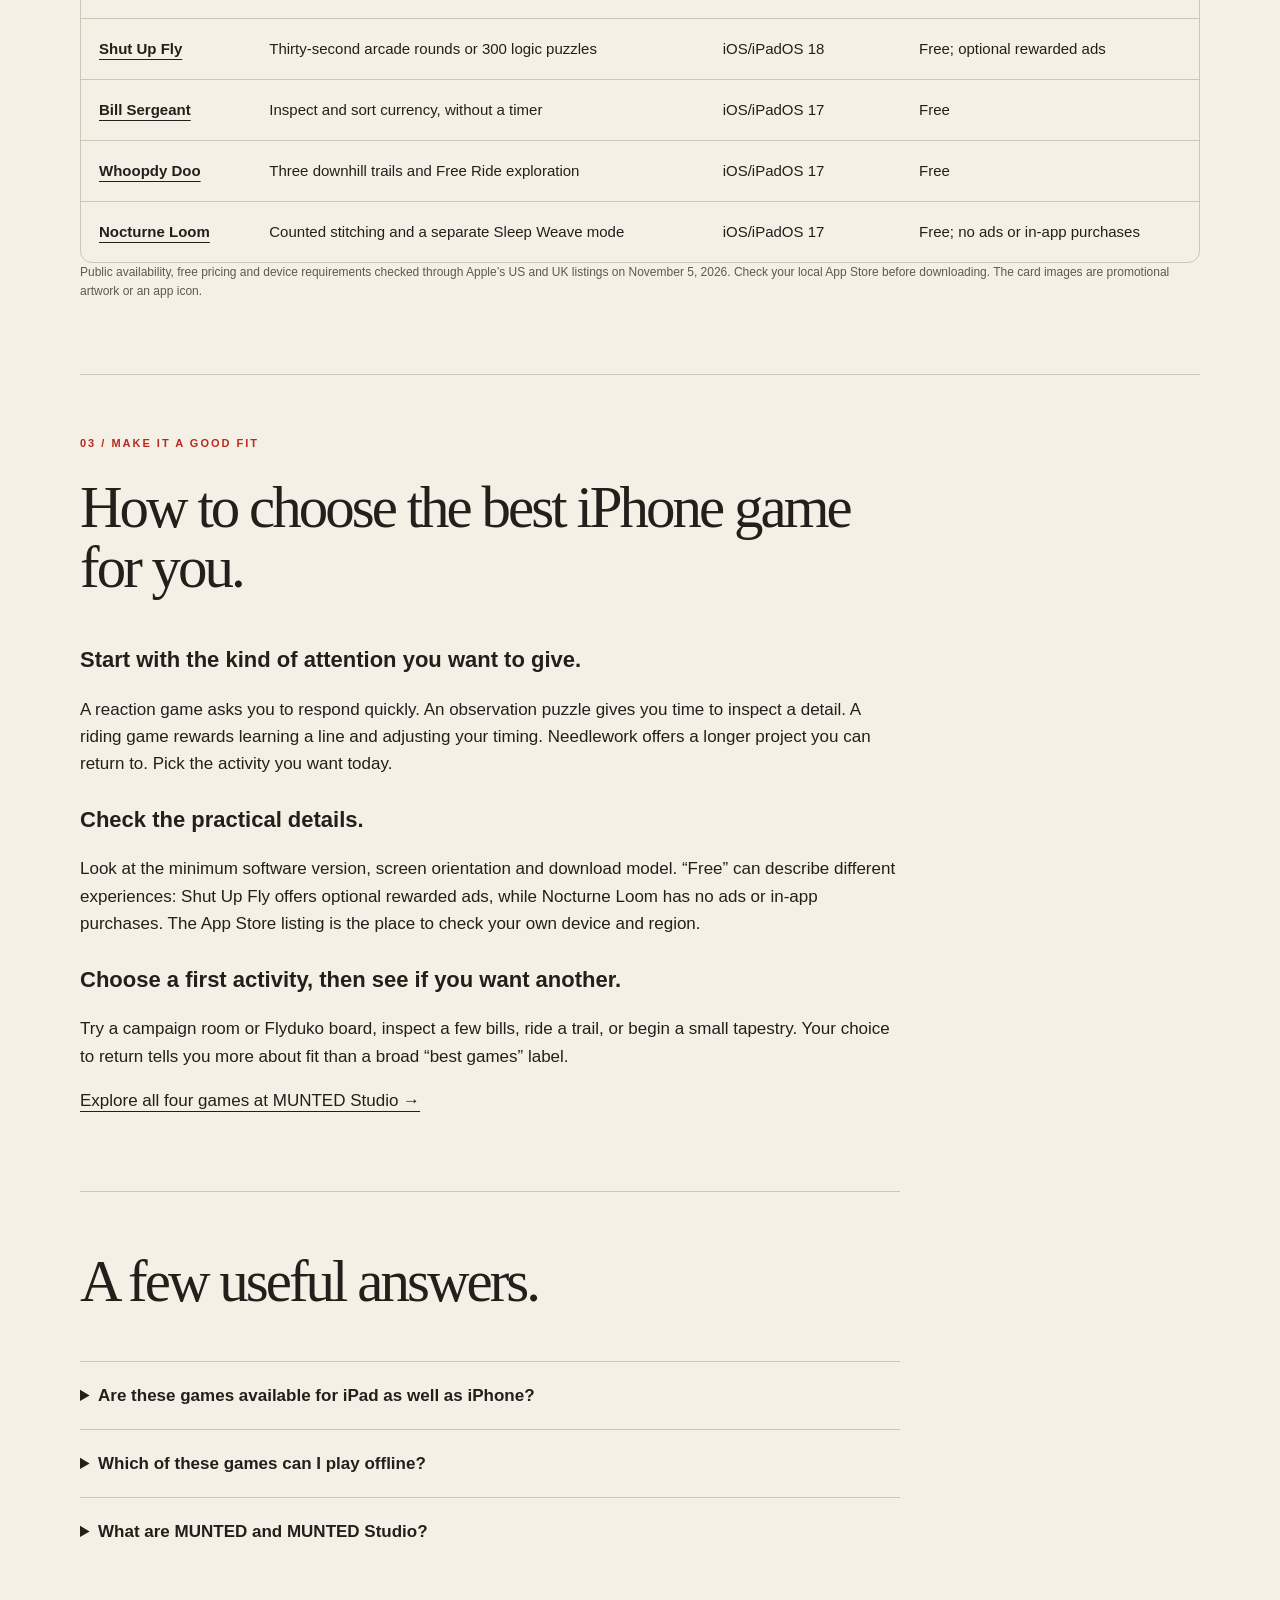
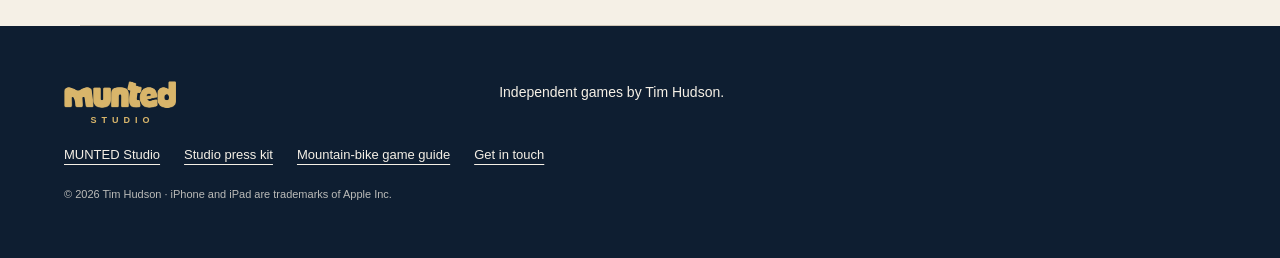
==== commit 86c5050b: "Let visitors try Bill Sergeant directly from the studio and game guide" ====
--- a/best-iphone-games/index.html
+++ b/best-iphone-games/index.html
@@ -15,7 +15,7 @@
   <link rel="icon" href="/media/munted-studio.png?v=gold-navy" type="image/png" />
   <link rel="stylesheet" href="/studio.css?v=7" />
   <link rel="stylesheet" href="/game-guide.css?v=1" />
-  <script type="application/ld+json">{"@context":"https://schema.org","@graph":[{"@type":"Article","@id":"https://shutupfly.timhudson.com/best-iphone-games/#article","url":"https://shutupfly.timhudson.com/best-iphone-games/","headline":"Best iPhone Games for Your Mood","description":"A developer's guide to choosing among four free MUNTED iPhone and iPad games by play style and device requirements.","datePublished":"2026-11-05T19:35:39Z","dateModified":"2026-11-05T20:18:16+00:00","author":{"@type":"Person","name":"Tim Hudson","url":"https://shutupfly.timhudson.com/studio/#about"},"publisher":{"@type":"Organization","@id":"https://shutupfly.timhudson.com/studio/#organization","name":"MUNTED Studio","url":"https://shutupfly.timhudson.com/studio/","logo":"https://shutupfly.timhudson.com/media/munted-studio.png?v=gold-navy"},"image":["https://shutupfly.timhudson.com/media/hero-universe-v1.jpg","https://shutupfly.timhudson.com/media/bill-sergeant-vault.webp","https://shutupfly.timhudson.com/media/whoopdy-doo-mountain.webp","https://nocturne-loom.timhudson.chatgpt.site/sleeping-sea.png"],"mainEntityOfPage":"https://shutupfly.timhudson.com/best-iphone-games/"},{"@type":"BreadcrumbList","itemListElement":[{"@type":"ListItem","position":1,"name":"MUNTED Studio","item":"https://shutupfly.timhudson.com/studio/"},{"@type":"ListItem","position":2,"name":"iPhone game guide","item":"https://shutupfly.timhudson.com/best-iphone-games/"}]}]}</script>
+  <script type="application/ld+json">{"@context":"https://schema.org","@graph":[{"@type":"Article","@id":"https://shutupfly.timhudson.com/best-iphone-games/#article","url":"https://shutupfly.timhudson.com/best-iphone-games/","headline":"Best iPhone Games for Your Mood","description":"A developer's guide to choosing among four free MUNTED iPhone and iPad games by play style and device requirements.","datePublished":"2026-11-05T19:35:39Z","dateModified":"2026-11-05T20:38:57+00:00","author":{"@type":"Person","name":"Tim Hudson","url":"https://shutupfly.timhudson.com/studio/#about"},"publisher":{"@type":"Organization","@id":"https://shutupfly.timhudson.com/studio/#organization","name":"MUNTED Studio","url":"https://shutupfly.timhudson.com/studio/","logo":"https://shutupfly.timhudson.com/media/munted-studio.png?v=gold-navy"},"image":["https://shutupfly.timhudson.com/media/hero-universe-v1.jpg","https://shutupfly.timhudson.com/media/bill-sergeant-vault.webp","https://shutupfly.timhudson.com/media/whoopdy-doo-mountain.webp","https://nocturne-loom.timhudson.chatgpt.site/sleeping-sea.png"],"mainEntityOfPage":"https://shutupfly.timhudson.com/best-iphone-games/"},{"@type":"BreadcrumbList","itemListElement":[{"@type":"ListItem","position":1,"name":"MUNTED Studio","item":"https://shutupfly.timhudson.com/studio/"},{"@type":"ListItem","position":2,"name":"iPhone game guide","item":"https://shutupfly.timhudson.com/best-iphone-games/"}]}]}</script>
   <script src="/game-guide.js?v=1" defer></script>
 </head>
 <body class="game-guide-page">
@@ -39,7 +39,7 @@
         </article>
         <article class="guide-card" data-moods="puzzle" data-min-os="17" id="guide-bill-sergeant">
           <img src="/media/bill-sergeant-vault.webp" width="1024" height="1536" loading="lazy" alt="Illustrated Sergeant Bill with white inspection gloves at his brass-and-navy vault" />
-          <div><p class="kicker">A relaxed observation puzzle</p><h3>Bill Sergeant</h3><p>Inspect both sides of illustrated bills. Genuine notes belong in the money bag; counterfeits go in the trash. Check a familiar face against a suspicious reverse, then review the reasons behind your choices.</p><p>There is no ticking clock. A small detail can change the whole decision.</p><p class="fit-note">Try this when you want to look closely and make deliberate choices at your own pace.</p><p class="fineprint">iPhone &amp; iPad · iOS/iPadOS 17+<br />Free download · Fictional and altered currency appears in the artwork</p><a class="pill" href="https://apps.apple.com/us/app/bill-sergeant/id6826397921">Get Bill Sergeant ↗</a><a class="text-link" href="https://bill-sergeant.timhudson.chatgpt.site/">Meet your supervisor →</a></div>
+          <div><p class="kicker">A relaxed observation puzzle</p><h3>Bill Sergeant</h3><p>Inspect both sides of illustrated bills. Genuine notes belong in the money bag; counterfeits go in the trash. Check a familiar face against a suspicious reverse, then review the reasons behind your choices.</p><p>There is no ticking clock. A small detail can change the whole decision.</p><p class="fit-note">Try this when you want to look closely and make deliberate choices at your own pace.</p><p class="fineprint">iPhone &amp; iPad · iOS/iPadOS 17+<br />Free download · Fictional and altered currency appears in the artwork</p><a class="pill" href="https://apps.apple.com/us/app/bill-sergeant/id6826397921">Get Bill Sergeant ↗</a><a class="text-link" href="https://bill-sergeant.timhudson.chatgpt.site/sorting/#try">Try one bill in your browser →</a></div>
         </article>
         <article class="guide-card" data-moods="bike" data-min-os="17" id="guide-whoopdy-doo">
           <img src="/media/whoopdy-doo-mountain.webp" width="1915" height="821" loading="lazy" alt="Illustrated mountain-bike rider jumping above a winding forest trail and alpine lake" />
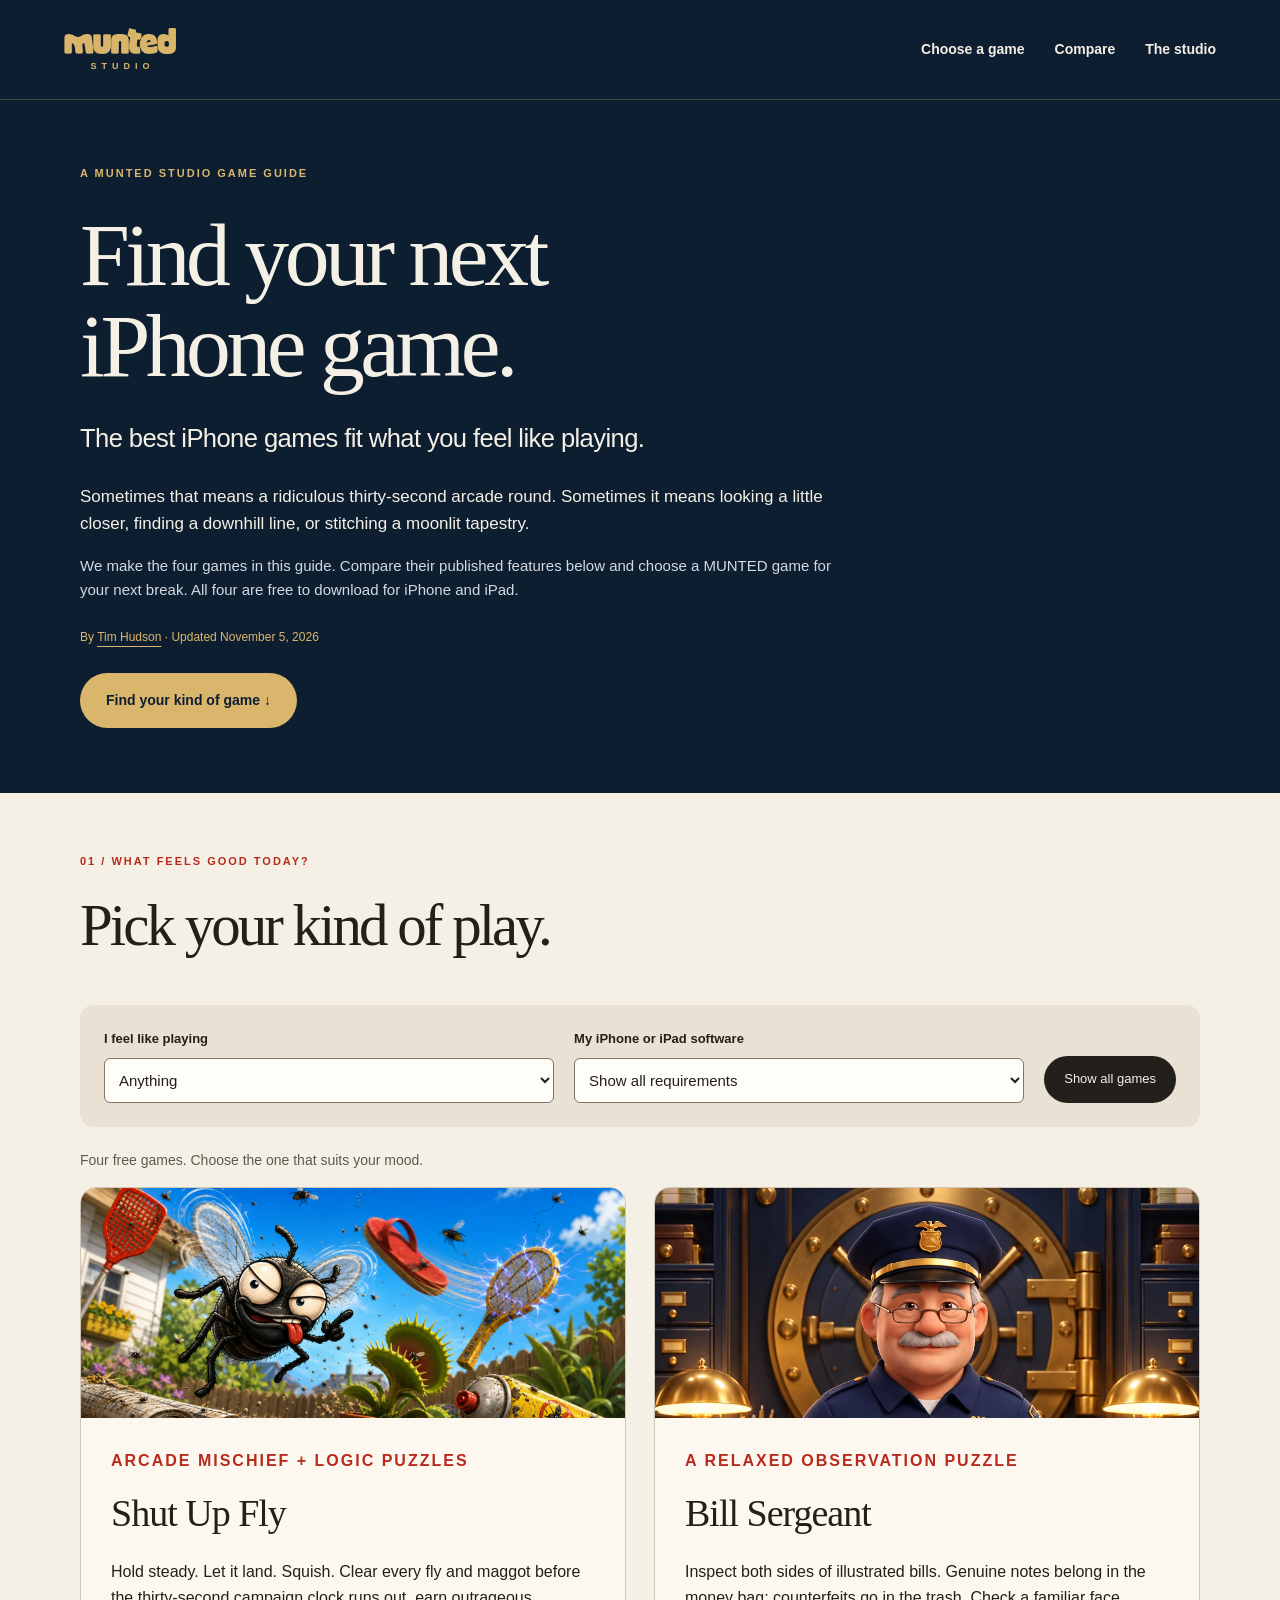
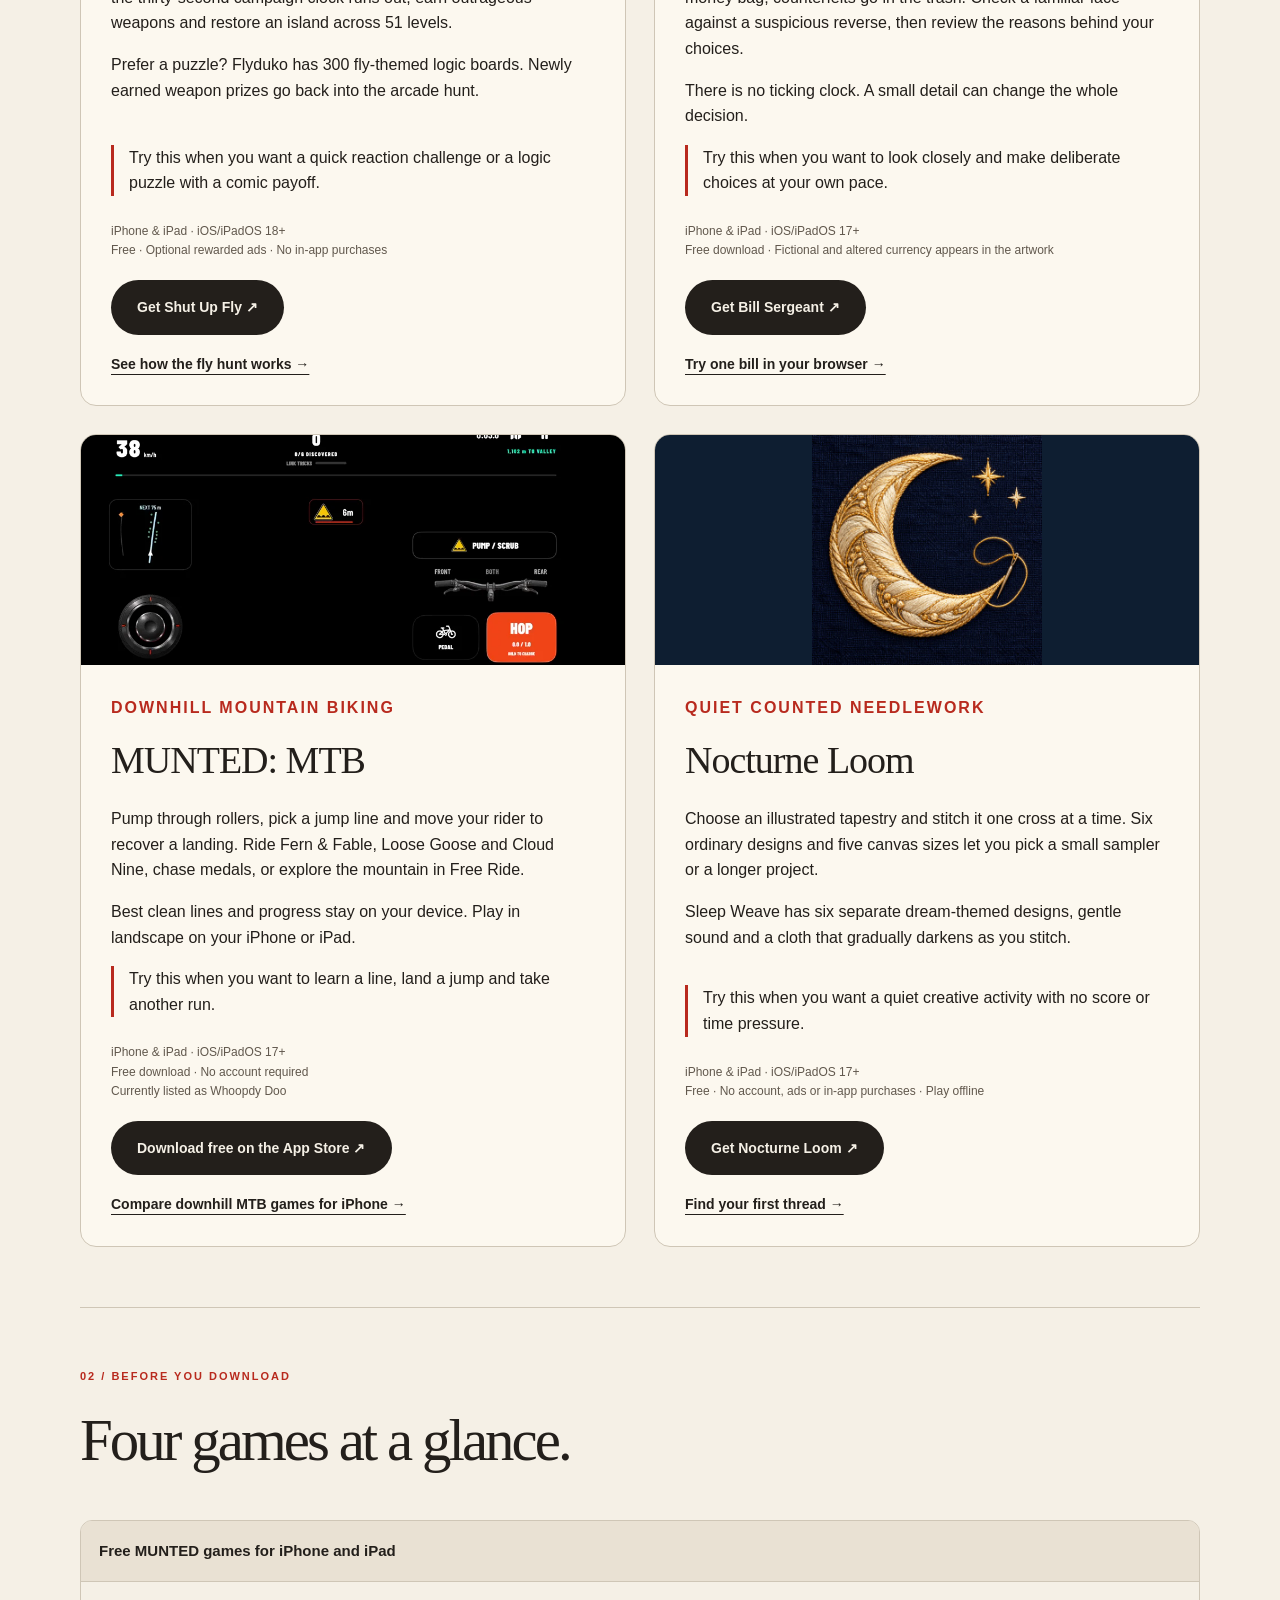
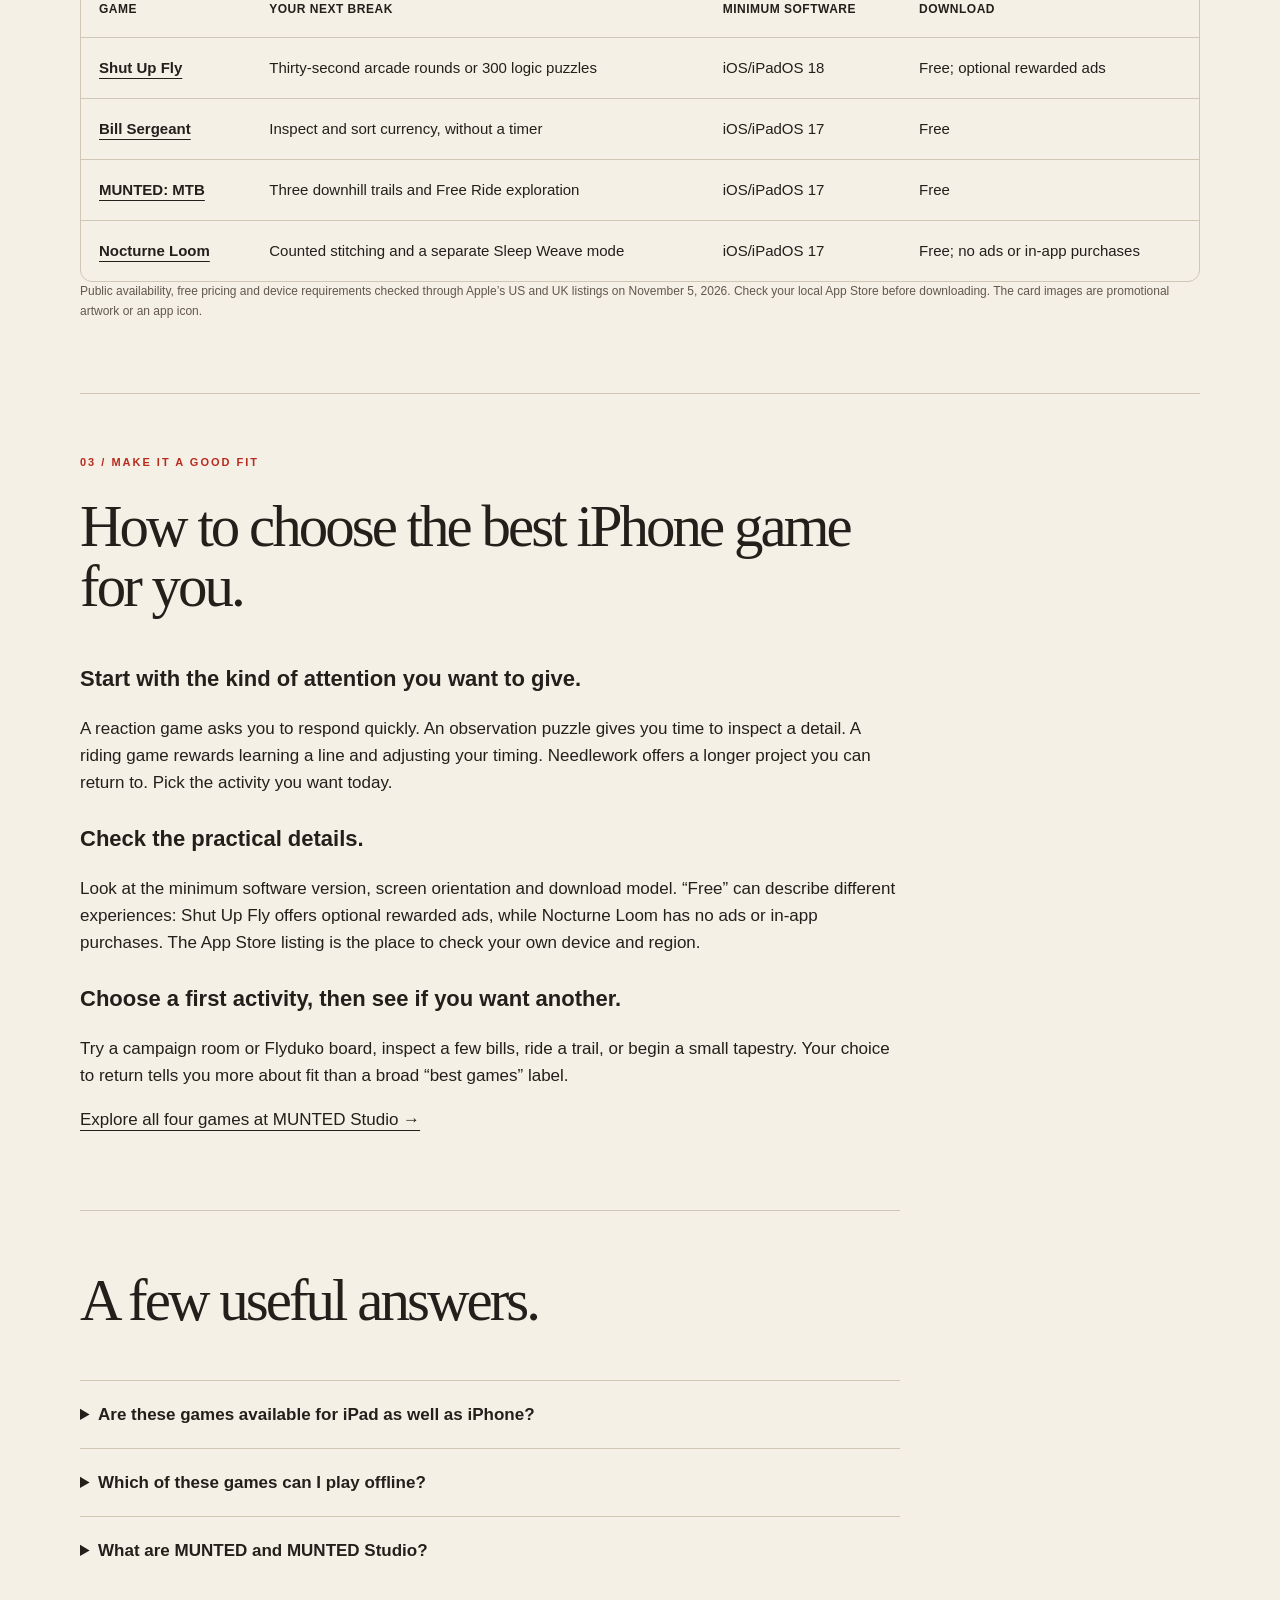
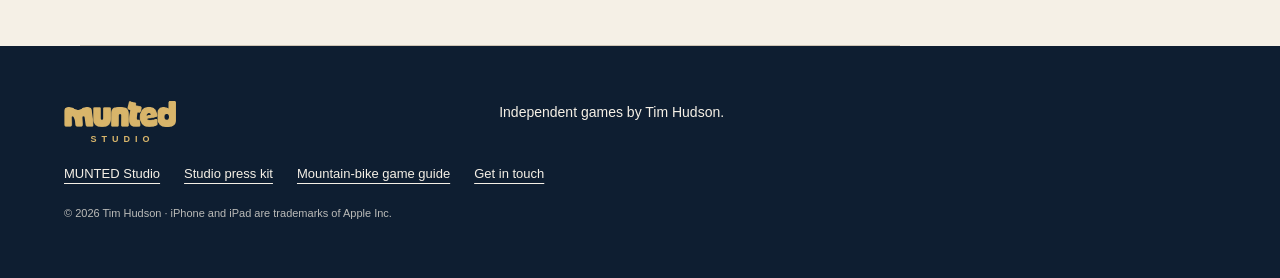
==== commit 9ac37481: "Refresh the MUNTED MTB studio download and gameplay preview" ====
--- a/best-iphone-games/index.html
+++ b/best-iphone-games/index.html
@@ -15,7 +15,7 @@
   <link rel="icon" href="/media/munted-studio.png?v=gold-navy" type="image/png" />
   <link rel="stylesheet" href="/studio.css?v=7" />
   <link rel="stylesheet" href="/game-guide.css?v=1" />
-  <script type="application/ld+json">{"@context":"https://schema.org","@graph":[{"@type":"Article","@id":"https://shutupfly.timhudson.com/best-iphone-games/#article","url":"https://shutupfly.timhudson.com/best-iphone-games/","headline":"Best iPhone Games for Your Mood","description":"A developer's guide to choosing among four free MUNTED iPhone and iPad games by play style and device requirements.","datePublished":"2026-11-05T19:35:39Z","dateModified":"2026-11-05T20:38:57+00:00","author":{"@type":"Person","name":"Tim Hudson","url":"https://shutupfly.timhudson.com/studio/#about"},"publisher":{"@type":"Organization","@id":"https://shutupfly.timhudson.com/studio/#organization","name":"MUNTED Studio","url":"https://shutupfly.timhudson.com/studio/","logo":"https://shutupfly.timhudson.com/media/munted-studio.png?v=gold-navy"},"image":["https://shutupfly.timhudson.com/media/hero-universe-v1.jpg","https://shutupfly.timhudson.com/media/bill-sergeant-vault.webp","https://shutupfly.timhudson.com/media/whoopdy-doo-mountain.webp","https://nocturne-loom.timhudson.chatgpt.site/sleeping-sea.png"],"mainEntityOfPage":"https://shutupfly.timhudson.com/best-iphone-games/"},{"@type":"BreadcrumbList","itemListElement":[{"@type":"ListItem","position":1,"name":"MUNTED Studio","item":"https://shutupfly.timhudson.com/studio/"},{"@type":"ListItem","position":2,"name":"iPhone game guide","item":"https://shutupfly.timhudson.com/best-iphone-games/"}]}]}</script>
+  <script type="application/ld+json">{"@context":"https://schema.org","@graph":[{"@type":"Article","@id":"https://shutupfly.timhudson.com/best-iphone-games/#article","url":"https://shutupfly.timhudson.com/best-iphone-games/","headline":"Best iPhone Games for Your Mood","description":"A developer's guide to choosing among four free MUNTED iPhone and iPad games by play style and device requirements.","datePublished":"2026-11-05T19:35:39Z","dateModified":"2026-11-23T17:51:52+00:00","author":{"@type":"Person","name":"Tim Hudson","url":"https://shutupfly.timhudson.com/studio/#about"},"publisher":{"@type":"Organization","@id":"https://shutupfly.timhudson.com/studio/#organization","name":"MUNTED Studio","url":"https://shutupfly.timhudson.com/studio/","logo":"https://shutupfly.timhudson.com/media/munted-studio.png?v=gold-navy"},"image":["https://shutupfly.timhudson.com/media/hero-universe-v1.jpg","https://shutupfly.timhudson.com/media/bill-sergeant-vault.webp","https://shutupfly.timhudson.com/media/fern-and-fable-preview.webp","https://nocturne-loom.timhudson.chatgpt.site/sleeping-sea.png"],"mainEntityOfPage":"https://shutupfly.timhudson.com/best-iphone-games/"},{"@type":"BreadcrumbList","itemListElement":[{"@type":"ListItem","position":1,"name":"MUNTED Studio","item":"https://shutupfly.timhudson.com/studio/"},{"@type":"ListItem","position":2,"name":"iPhone game guide","item":"https://shutupfly.timhudson.com/best-iphone-games/"}]}]}</script>
   <script src="/game-guide.js?v=1" defer></script>
 </head>
 <body class="game-guide-page">
@@ -42,8 +42,8 @@
           <div><p class="kicker">A relaxed observation puzzle</p><h3>Bill Sergeant</h3><p>Inspect both sides of illustrated bills. Genuine notes belong in the money bag; counterfeits go in the trash. Check a familiar face against a suspicious reverse, then review the reasons behind your choices.</p><p>There is no ticking clock. A small detail can change the whole decision.</p><p class="fit-note">Try this when you want to look closely and make deliberate choices at your own pace.</p><p class="fineprint">iPhone &amp; iPad · iOS/iPadOS 17+<br />Free download · Fictional and altered currency appears in the artwork</p><a class="pill" href="https://apps.apple.com/us/app/bill-sergeant/id6826397921">Get Bill Sergeant ↗</a><a class="text-link" href="https://bill-sergeant.timhudson.chatgpt.site/sorting/#try">Try one bill in your browser →</a></div>
         </article>
         <article class="guide-card" data-moods="bike" data-min-os="17" id="guide-whoopdy-doo">
-          <img src="/media/whoopdy-doo-mountain.webp" width="1915" height="821" loading="lazy" alt="Illustrated mountain-bike rider jumping above a winding forest trail and alpine lake" />
-          <div><p class="kicker">Downhill mountain biking</p><h3>Whoopdy Doo</h3><p>Pump through rollers, pick a jump line and move your rider to recover a landing. Ride Fern &amp; Fable, Loose Goose and Cloud Nine, chase medals, or explore the mountain in Free Ride.</p><p>Best clean lines and progress stay on your device. Play in landscape on your iPhone or iPad.</p><p class="fit-note">Try this when you want to learn a line, land a jump and take another run.</p><p class="fineprint">iPhone &amp; iPad · iOS/iPadOS 17+<br />Free download · No account required</p><a class="pill" href="https://apps.apple.com/us/app/whoopdy-doo/id6826962497">Get Whoopdy Doo ↗</a><a class="text-link" href="https://timhudsonacs.github.io/whoopdy-doo-site/best-mountain-bike-game/">Compare mountain-bike game styles →</a></div>
+          <img src="/media/fern-and-fable-preview.webp" width="960" height="444" loading="lazy" alt="iPhone gameplay showing a rider in the air on the Fern &amp; Fable downhill trail" />
+          <div><p class="kicker">Downhill mountain biking</p><h3>MUNTED: MTB</h3><p>Pump through rollers, pick a jump line and move your rider to recover a landing. Ride Fern &amp; Fable, Loose Goose and Cloud Nine, chase medals, or explore the mountain in Free Ride.</p><p>Best clean lines and progress stay on your device. Play in landscape on your iPhone or iPad.</p><p class="fit-note">Try this when you want to learn a line, land a jump and take another run.</p><p class="fineprint">iPhone &amp; iPad · iOS/iPadOS 17+<br />Free download · No account required<br />Currently listed as Whoopdy Doo</p><a class="pill" href="https://apps.apple.com/us/app/whoopdy-doo/id6826962497">Download free on the App Store ↗</a><a class="text-link" href="https://timhudsonacs.github.io/whoopdy-doo-site/best-mountain-bike-game/">Compare downhill MTB games for iPhone →</a></div>
         </article>
         <article class="guide-card" data-moods="craft" data-min-os="17" id="guide-nocturne-loom">
           <img class="guide-icon" src="/media/nocturne-loom-icon.jpg" width="512" height="512" loading="lazy" alt="Nocturne Loom app icon showing an embroidered crescent moon, stars and a needle on navy cloth" />
@@ -52,7 +52,7 @@
       </div>
       <p id="finder-empty" class="finder-empty" hidden>None of these four games matches both choices. Try another kind of play, or select “Show all requirements” to compare the software each game needs.</p>
     </section>
-    <section id="compare" class="guide-section" aria-labelledby="compare-title"><p class="kicker">02 / Before you download</p><h2 id="compare-title">Four games at a glance.</h2><div class="comparison-scroll" tabindex="0" role="region" aria-label="MUNTED iPhone game comparison"><table><caption>Free MUNTED games for iPhone and iPad</caption><thead><tr><th scope="col">Game</th><th scope="col">Your next break</th><th scope="col">Minimum software</th><th scope="col">Download</th></tr></thead><tbody><tr><th scope="row"><a href="#guide-shut-up-fly">Shut Up Fly</a></th><td>Thirty-second arcade rounds or 300 logic puzzles</td><td>iOS/iPadOS 18</td><td>Free; optional rewarded ads</td></tr><tr><th scope="row"><a href="#guide-bill-sergeant">Bill Sergeant</a></th><td>Inspect and sort currency, without a timer</td><td>iOS/iPadOS 17</td><td>Free</td></tr><tr><th scope="row"><a href="#guide-whoopdy-doo">Whoopdy Doo</a></th><td>Three downhill trails and Free Ride exploration</td><td>iOS/iPadOS 17</td><td>Free</td></tr><tr><th scope="row"><a href="#guide-nocturne-loom">Nocturne Loom</a></th><td>Counted stitching and a separate Sleep Weave mode</td><td>iOS/iPadOS 17</td><td>Free; no ads or in-app purchases</td></tr></tbody></table></div><p class="fineprint">Public availability, free pricing and device requirements checked through Apple’s US and UK listings on November 5, 2026. Check your local App Store before downloading. The card images are promotional artwork or an app icon.</p></section>
+    <section id="compare" class="guide-section" aria-labelledby="compare-title"><p class="kicker">02 / Before you download</p><h2 id="compare-title">Four games at a glance.</h2><div class="comparison-scroll" tabindex="0" role="region" aria-label="MUNTED iPhone game comparison"><table><caption>Free MUNTED games for iPhone and iPad</caption><thead><tr><th scope="col">Game</th><th scope="col">Your next break</th><th scope="col">Minimum software</th><th scope="col">Download</th></tr></thead><tbody><tr><th scope="row"><a href="#guide-shut-up-fly">Shut Up Fly</a></th><td>Thirty-second arcade rounds or 300 logic puzzles</td><td>iOS/iPadOS 18</td><td>Free; optional rewarded ads</td></tr><tr><th scope="row"><a href="#guide-bill-sergeant">Bill Sergeant</a></th><td>Inspect and sort currency, without a timer</td><td>iOS/iPadOS 17</td><td>Free</td></tr><tr><th scope="row"><a href="#guide-whoopdy-doo">MUNTED: MTB</a></th><td>Three downhill trails and Free Ride exploration</td><td>iOS/iPadOS 17</td><td>Free</td></tr><tr><th scope="row"><a href="#guide-nocturne-loom">Nocturne Loom</a></th><td>Counted stitching and a separate Sleep Weave mode</td><td>iOS/iPadOS 17</td><td>Free; no ads or in-app purchases</td></tr></tbody></table></div><p class="fineprint">Public availability, free pricing and device requirements checked through Apple’s US and UK listings on November 5, 2026. Check your local App Store before downloading. The card images are promotional artwork or an app icon.</p></section>
     <section class="guide-section guide-reading" aria-labelledby="choose-well-title"><p class="kicker">03 / Make it a good fit</p><h2 id="choose-well-title">How to choose the best iPhone game for you.</h2><h3>Start with the kind of attention you want to give.</h3><p>A reaction game asks you to respond quickly. An observation puzzle gives you time to inspect a detail. A riding game rewards learning a line and adjusting your timing. Needlework offers a longer project you can return to. Pick the activity you want today.</p><h3>Check the practical details.</h3><p>Look at the minimum software version, screen orientation and download model. “Free” can describe different experiences: Shut Up Fly offers optional rewarded ads, while Nocturne Loom has no ads or in-app purchases. The App Store listing is the place to check your own device and region.</p><h3>Choose a first activity, then see if you want another.</h3><p>Try a campaign room or Flyduko board, inspect a few bills, ride a trail, or begin a small tapestry. Your choice to return tells you more about fit than a broad “best games” label.</p><p><a href="/studio/">Explore all four games at MUNTED Studio →</a></p></section>
     <section class="guide-section guide-reading" aria-labelledby="questions-title"><h2 id="questions-title">A few useful answers.</h2><details><summary>Are these games available for iPad as well as iPhone?</summary><p>Yes. All four public App Store releases support iPhone and iPad. Shut Up Fly requires iOS or iPadOS 18 or later; the other three require 17 or later. Whoopdy Doo is designed for landscape play.</p></details><details><summary>Which of these games can I play offline?</summary><p>Shut Up Fly’s single-player campaign and local records work offline after download; optional rewarded ads and Game Center rankings need internet. Nocturne Loom also supports offline play. Follow each game’s published requirements and check the installed app for optional online features.</p></details><details><summary>What are MUNTED and MUNTED Studio?</summary><p>MUNTED is the studio wordmark and short name for MUNTED Studio, Tim Hudson’s independent iPhone and iPad game studio. The App Store developer and seller name is Tim Hudson. <a href="/studio/">Meet the studio and its games.</a></p></details></section>
   </div>
--- a/studio.css
+++ b/studio.css
@@ -30,13 +30,6 @@
 .bill-feature .pill:hover{background:#f6e7be}
 .bill-feature .fineprint{color:#bdc3cc}
 .whoopdy-feature{background:#17372f;color:#f5ebd4;border-bottom:1px solid #496454}
-.whoopdy-game{display:block}
-.whoopdy-art{min-height:0;aspect-ratio:1915/821;overflow:hidden;border-radius:24px}
-.whoopdy-art .whoopdy-poster{position:absolute;inset:0;border-radius:0;object-position:center}
-.whoopdy-art .whoopdy-logo{position:absolute;top:10%;left:4%;width:36%;height:auto;object-fit:contain;border-radius:0;filter:drop-shadow(0 6px 14px #101d2e66)}
-.whoopdy-art .art-caption{background:#17372feb;color:#f5ebd4}
-.whoopdy-story{display:grid;grid-template-columns:1.1fr 1fr;gap:6vw;margin-top:48px}
-.whoopdy-feature .kicker{color:#efb66d}
 .whoopdy-feature .pill{background:#efb66d;color:#17372f}
 .whoopdy-feature .pill:hover{background:#f6d3a6}
 .whoopdy-feature .fineprint{color:#cad6c9}
@@ -46,7 +39,7 @@
 @media(max-width:700px){.studio-page .signature{margin:32px 0 38px}.game-index{grid-template-columns:1fr}.game-index>a{padding:24px 6vw}.game-index>a+a{border-left:0;border-top:1px solid var(--line)}.game-index strong{font-size:27px}.game-index small{font-size:11px}.game-status{font-size:9px}.bill-game{grid-template-columns:1fr;gap:36px}.bill-art{grid-column:auto;min-height:0;aspect-ratio:2/3;grid-row:1}.bill-game .game-story{grid-column:auto;grid-row:2}.bill-art .bill-poster{border-radius:140px 140px 4px 4px}.bill-art .bill-logo{top:8%}.bill-art .art-caption{font-size:10px}}
 @media(prefers-reduced-motion:reduce){.game-index>a{transition:none}}
 @media(max-width:1000px){.studio-page .studio-links{grid-template-columns:repeat(2,minmax(0,1fr))}.studio-page .studio-links>a:nth-child(2n){border-right:0}.studio-page .studio-links>a:nth-child(n+3){border-top:1px solid var(--line)}}
-@media(max-width:700px){.whoopdy-art{aspect-ratio:auto;overflow:visible;border-radius:0}.whoopdy-art .whoopdy-poster{position:static;aspect-ratio:1/1.1;height:auto;object-position:75% center;border-radius:140px 140px 4px 4px}.whoopdy-art .whoopdy-logo{position:relative;top:auto;bottom:auto;left:auto;width:82%;margin:-32px auto 0}.whoopdy-art .art-caption{position:static;margin:14px auto 0;font-size:10px}.whoopdy-story{grid-template-columns:1fr;gap:0;margin-top:36px}.studio-page .studio-links{grid-template-columns:1fr}.studio-page .studio-links>a:nth-child(n+3){border-top:0}}
+@media(max-width:700px){.studio-page .studio-links{grid-template-columns:1fr}.studio-page .studio-links>a:nth-child(n+3){border-top:0}}
 
 /* MUNTED identity uses the supplied artwork without its preview controls. */
 .studio-footer{background:#0e1e31}
@@ -79,3 +72,19 @@
 .nocturne-feature .fineprint{color:#ccd0df}
 @media(max-width:1000px){.studio-page .game-index{grid-template-columns:repeat(2,minmax(0,1fr))}.studio-page .game-index>a:nth-child(3){border-left:0}.studio-page .game-index>a:nth-child(n+3){border-top:1px solid var(--line)}}
 @media(max-width:700px){.studio-page .game-index{grid-template-columns:1fr}.studio-page .game-index>a{padding-inline:6vw}.studio-page .game-index>a+a{border-left:0}.studio-page .studio-hero-bottom .studio-promise{margin-bottom:24px}.nocturne-art{aspect-ratio:1}}
+
+.studio-guide-link { display: flex; flex-wrap: wrap; gap: 12px 24px; }
+.mtb-feature { grid-template-columns: 1fr 1.2fr; padding-block: clamp(36px, 6vw, 90px); }
+.mtb-logo { width: min(215px, 62%); margin-bottom: 12px; }
+.mtb-feature .game-story h2 { margin-bottom: 12px; }
+.mtb-feature .large-copy { margin-bottom: 14px; }
+.mtb-feature .studio-actions { margin: 24px 0 10px; }
+.mtb-feature .pill { gap: 12px; }
+.mtb-feature .fineprint { font-size: 14px; }
+.mtb-links { display: grid; gap: 8px; padding: 0; margin: 20px 0 0; list-style: none; font-size: 15px; }
+.mtb-preview { margin: 0; }
+.mtb-preview video { display: block; width: 100%; height: auto; aspect-ratio: 960 / 444; background: #101d19; border-radius: 18px; }
+.mtb-preview figcaption { margin-top: 10px; color: #cad6c9; font-size: 14px; }
+@media (max-width: 850px) {
+  .mtb-feature { grid-template-columns: 1fr; gap: 24px; }
+}
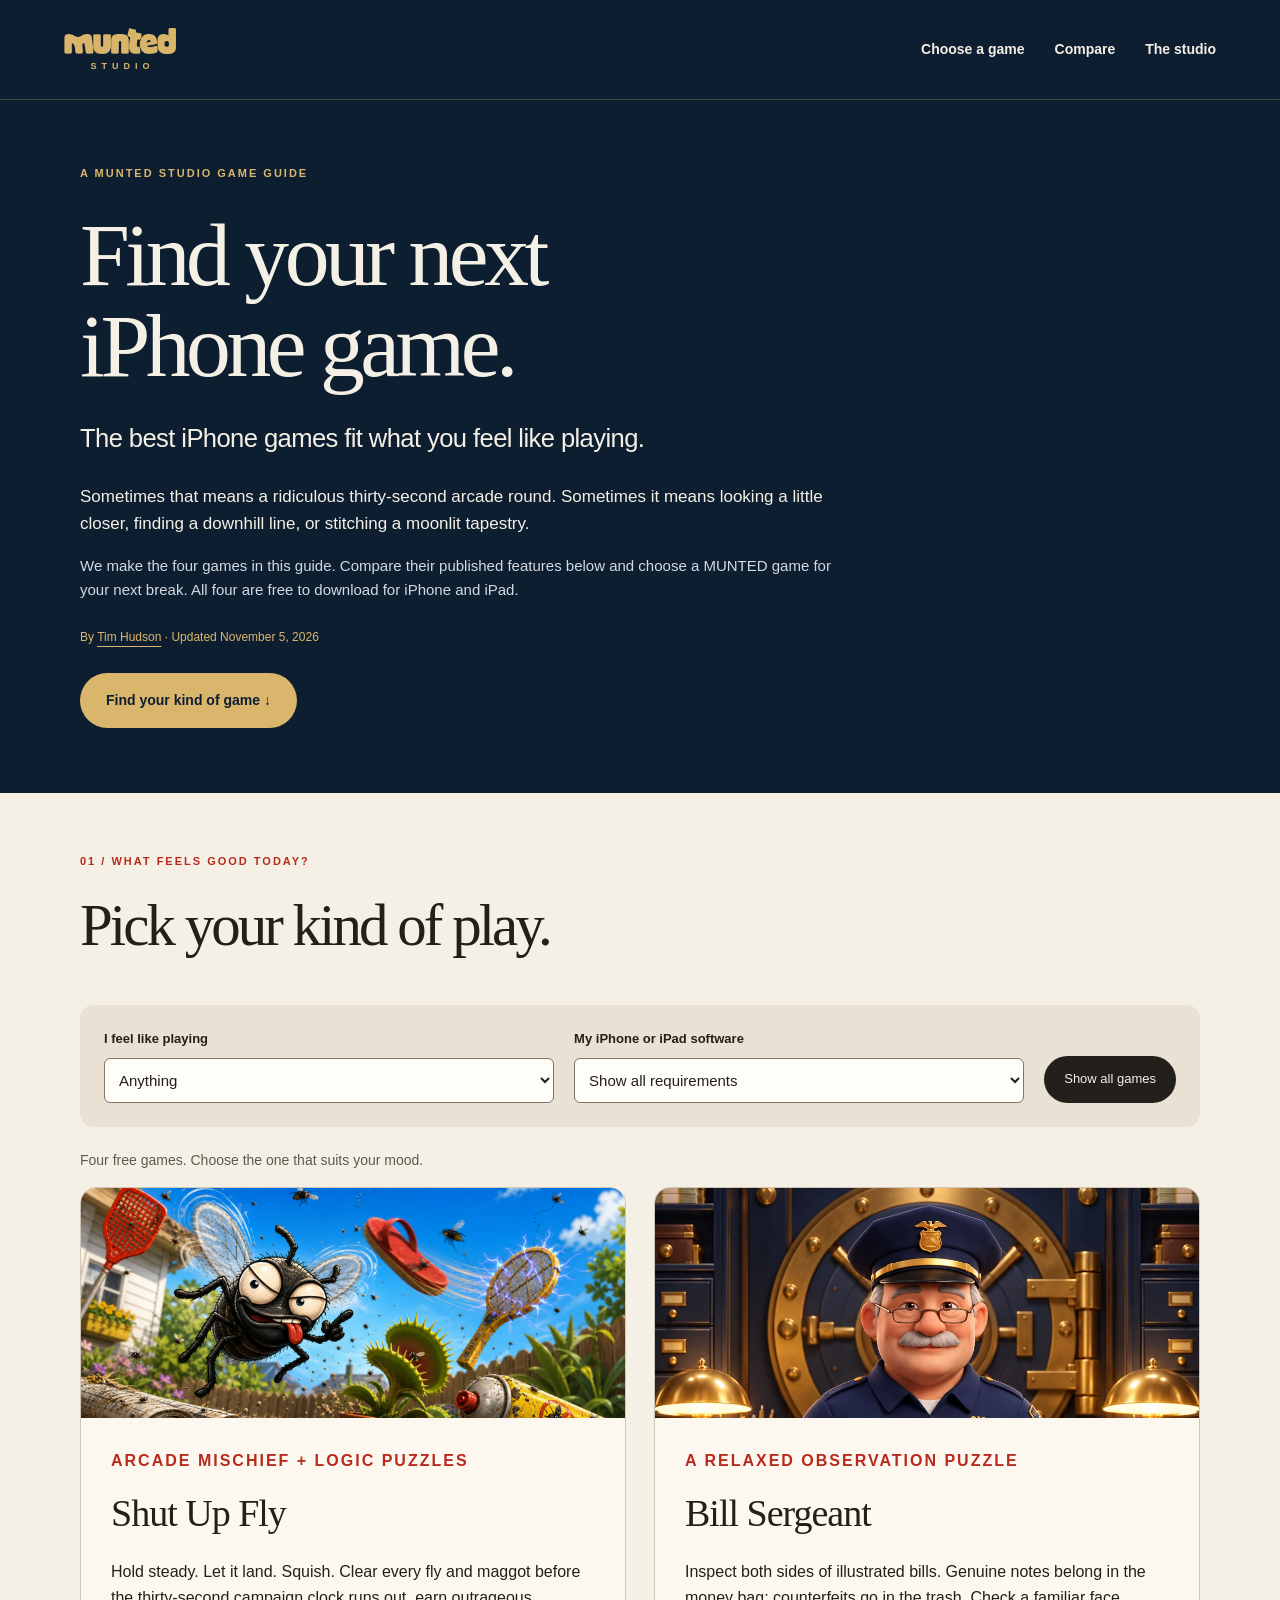
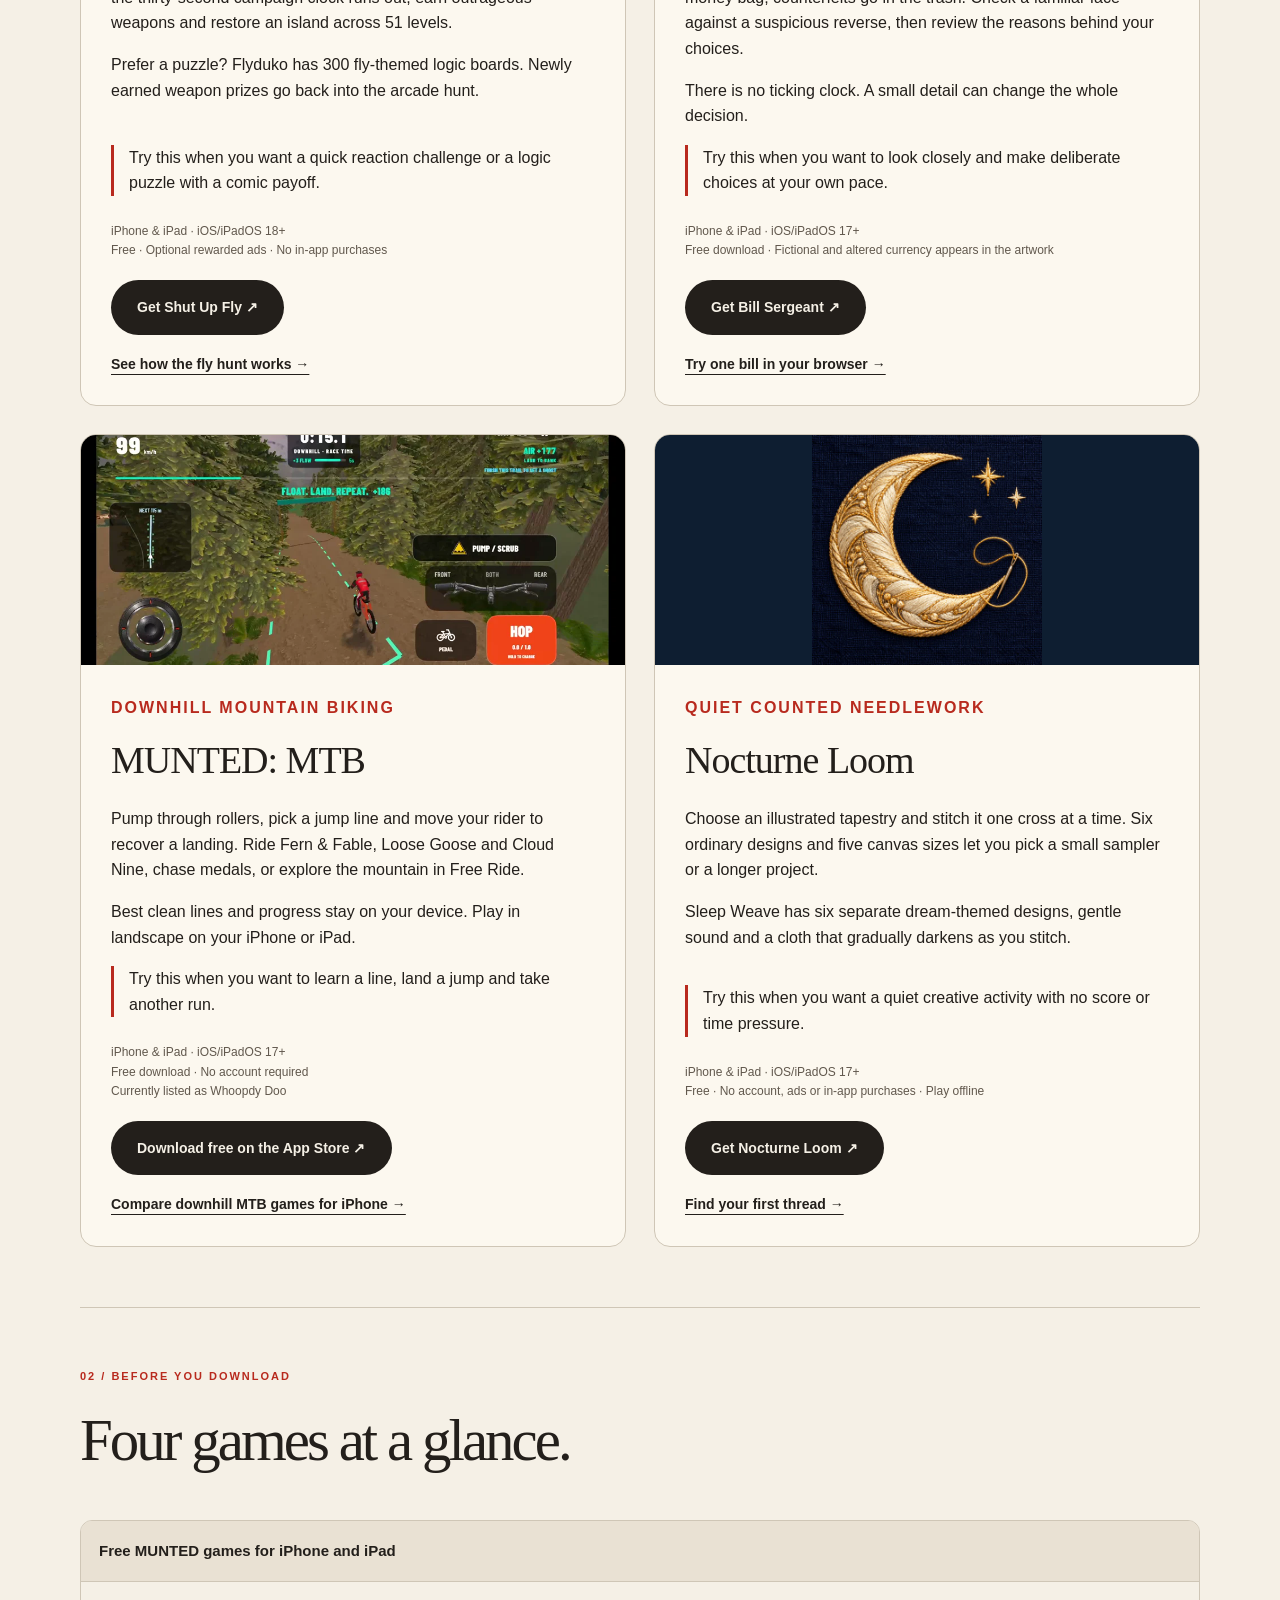
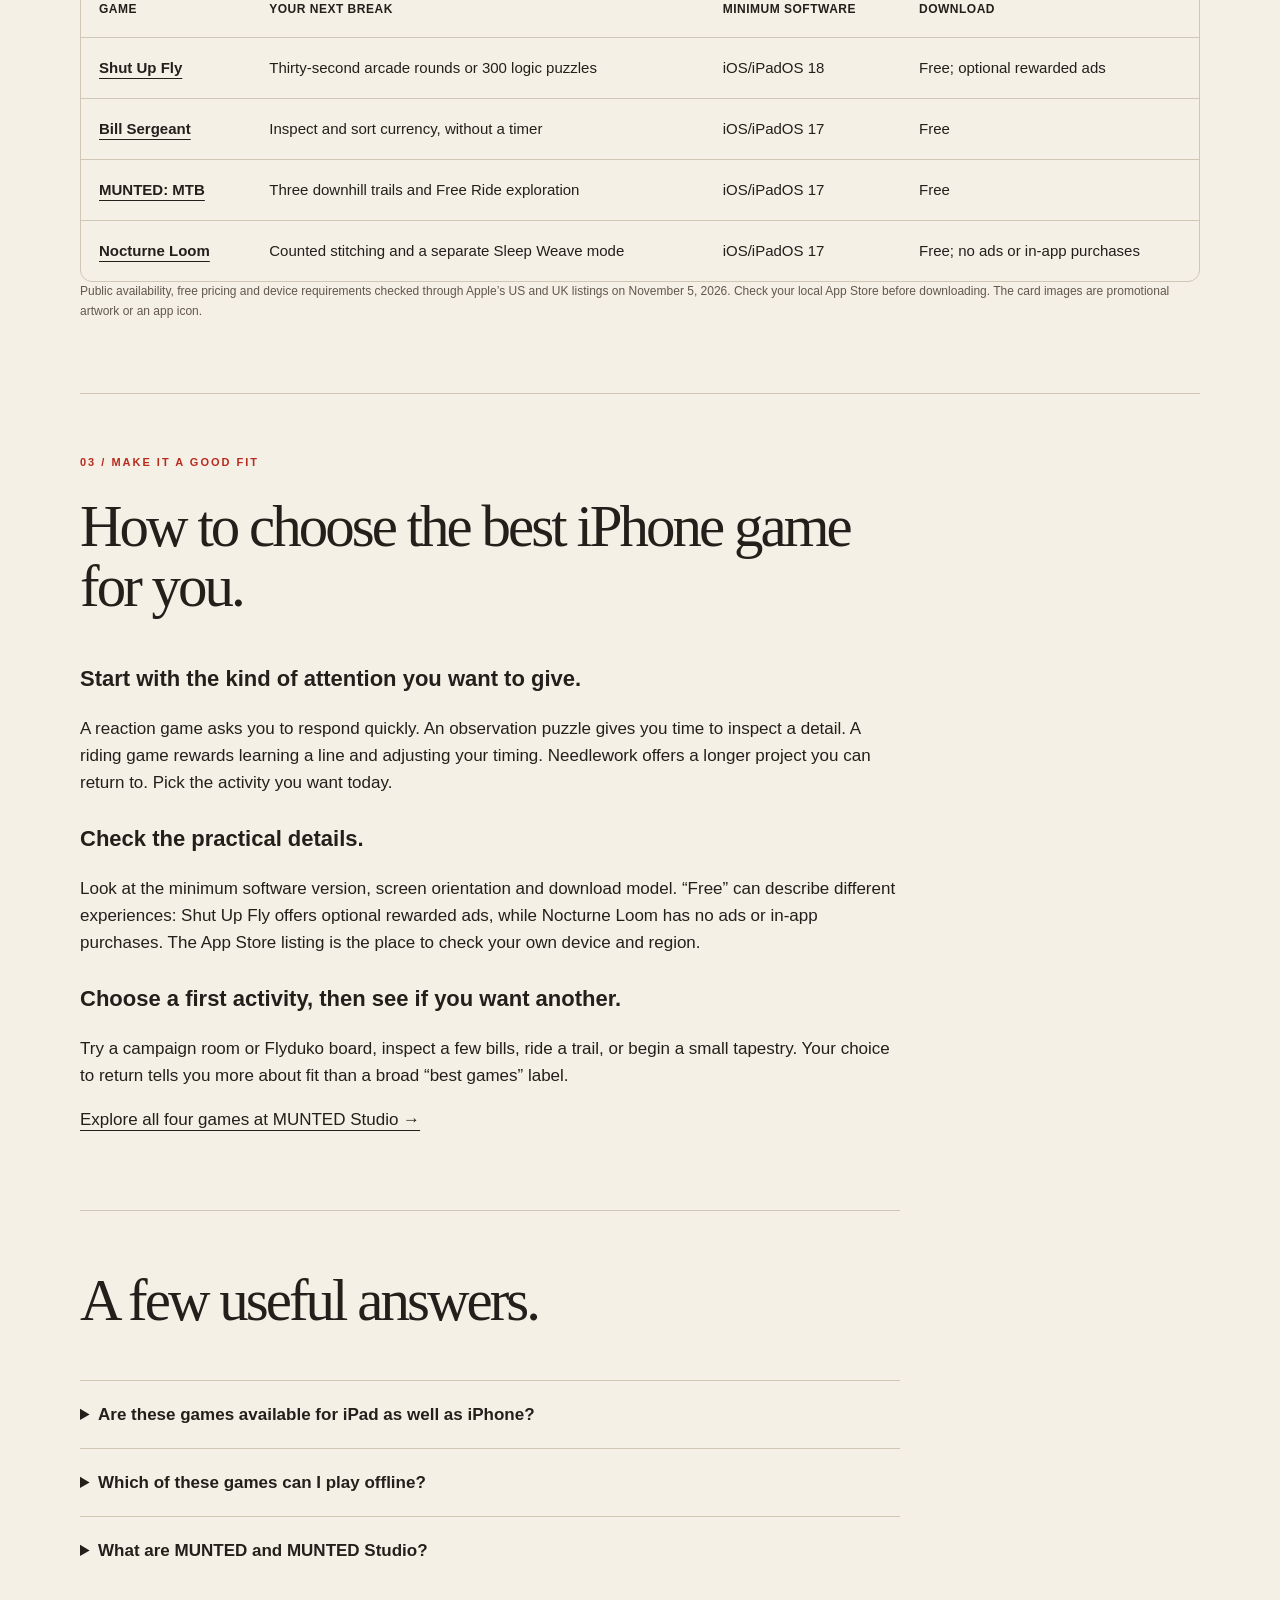
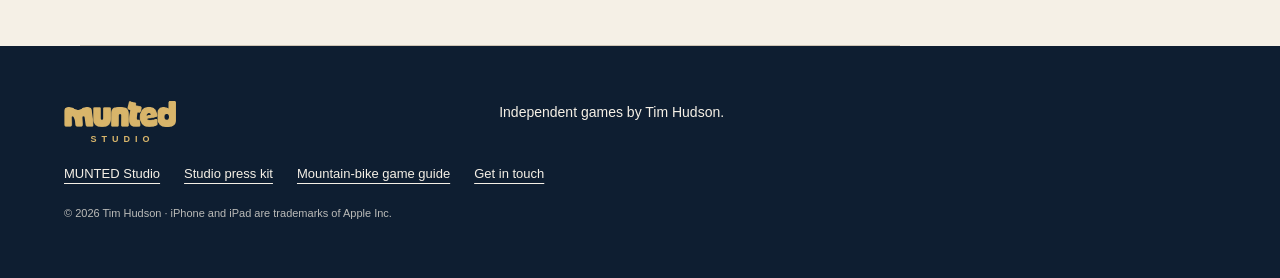
==== commit 1dfb8a57: "Use a clear downhill gameplay frame on the studio pages" ====
--- a/best-iphone-games/index.html
+++ b/best-iphone-games/index.html
@@ -15,7 +15,7 @@
   <link rel="icon" href="/media/munted-studio.png?v=gold-navy" type="image/png" />
   <link rel="stylesheet" href="/studio.css?v=7" />
   <link rel="stylesheet" href="/game-guide.css?v=1" />
-  <script type="application/ld+json">{"@context":"https://schema.org","@graph":[{"@type":"Article","@id":"https://shutupfly.timhudson.com/best-iphone-games/#article","url":"https://shutupfly.timhudson.com/best-iphone-games/","headline":"Best iPhone Games for Your Mood","description":"A developer's guide to choosing among four free MUNTED iPhone and iPad games by play style and device requirements.","datePublished":"2026-11-05T19:35:39Z","dateModified":"2026-11-23T17:51:52+00:00","author":{"@type":"Person","name":"Tim Hudson","url":"https://shutupfly.timhudson.com/studio/#about"},"publisher":{"@type":"Organization","@id":"https://shutupfly.timhudson.com/studio/#organization","name":"MUNTED Studio","url":"https://shutupfly.timhudson.com/studio/","logo":"https://shutupfly.timhudson.com/media/munted-studio.png?v=gold-navy"},"image":["https://shutupfly.timhudson.com/media/hero-universe-v1.jpg","https://shutupfly.timhudson.com/media/bill-sergeant-vault.webp","https://shutupfly.timhudson.com/media/fern-and-fable-preview.webp","https://nocturne-loom.timhudson.chatgpt.site/sleeping-sea.png"],"mainEntityOfPage":"https://shutupfly.timhudson.com/best-iphone-games/"},{"@type":"BreadcrumbList","itemListElement":[{"@type":"ListItem","position":1,"name":"MUNTED Studio","item":"https://shutupfly.timhudson.com/studio/"},{"@type":"ListItem","position":2,"name":"iPhone game guide","item":"https://shutupfly.timhudson.com/best-iphone-games/"}]}]}</script>
+  <script type="application/ld+json">{"@context":"https://schema.org","@graph":[{"@type":"Article","@id":"https://shutupfly.timhudson.com/best-iphone-games/#article","url":"https://shutupfly.timhudson.com/best-iphone-games/","headline":"Best iPhone Games for Your Mood","description":"A developer's guide to choosing among four free MUNTED iPhone and iPad games by play style and device requirements.","datePublished":"2026-11-05T19:35:39Z","dateModified":"2026-11-23T17:51:52+00:00","author":{"@type":"Person","name":"Tim Hudson","url":"https://shutupfly.timhudson.com/studio/#about"},"publisher":{"@type":"Organization","@id":"https://shutupfly.timhudson.com/studio/#organization","name":"MUNTED Studio","url":"https://shutupfly.timhudson.com/studio/","logo":"https://shutupfly.timhudson.com/media/munted-studio.png?v=gold-navy"},"image":["https://shutupfly.timhudson.com/media/hero-universe-v1.jpg","https://shutupfly.timhudson.com/media/bill-sergeant-vault.webp","https://shutupfly.timhudson.com/media/fern-and-fable-gameplay.webp","https://nocturne-loom.timhudson.chatgpt.site/sleeping-sea.png"],"mainEntityOfPage":"https://shutupfly.timhudson.com/best-iphone-games/"},{"@type":"BreadcrumbList","itemListElement":[{"@type":"ListItem","position":1,"name":"MUNTED Studio","item":"https://shutupfly.timhudson.com/studio/"},{"@type":"ListItem","position":2,"name":"iPhone game guide","item":"https://shutupfly.timhudson.com/best-iphone-games/"}]}]}</script>
   <script src="/game-guide.js?v=1" defer></script>
 </head>
 <body class="game-guide-page">
@@ -42,7 +42,7 @@
           <div><p class="kicker">A relaxed observation puzzle</p><h3>Bill Sergeant</h3><p>Inspect both sides of illustrated bills. Genuine notes belong in the money bag; counterfeits go in the trash. Check a familiar face against a suspicious reverse, then review the reasons behind your choices.</p><p>There is no ticking clock. A small detail can change the whole decision.</p><p class="fit-note">Try this when you want to look closely and make deliberate choices at your own pace.</p><p class="fineprint">iPhone &amp; iPad · iOS/iPadOS 17+<br />Free download · Fictional and altered currency appears in the artwork</p><a class="pill" href="https://apps.apple.com/us/app/bill-sergeant/id6826397921">Get Bill Sergeant ↗</a><a class="text-link" href="https://bill-sergeant.timhudson.chatgpt.site/sorting/#try">Try one bill in your browser →</a></div>
         </article>
         <article class="guide-card" data-moods="bike" data-min-os="17" id="guide-whoopdy-doo">
-          <img src="/media/fern-and-fable-preview.webp" width="960" height="444" loading="lazy" alt="iPhone gameplay showing a rider in the air on the Fern &amp; Fable downhill trail" />
+          <img src="/media/fern-and-fable-gameplay.webp" width="960" height="444" loading="lazy" alt="iPhone gameplay showing a rider in the air on the Fern &amp; Fable downhill trail" />
           <div><p class="kicker">Downhill mountain biking</p><h3>MUNTED: MTB</h3><p>Pump through rollers, pick a jump line and move your rider to recover a landing. Ride Fern &amp; Fable, Loose Goose and Cloud Nine, chase medals, or explore the mountain in Free Ride.</p><p>Best clean lines and progress stay on your device. Play in landscape on your iPhone or iPad.</p><p class="fit-note">Try this when you want to learn a line, land a jump and take another run.</p><p class="fineprint">iPhone &amp; iPad · iOS/iPadOS 17+<br />Free download · No account required<br />Currently listed as Whoopdy Doo</p><a class="pill" href="https://apps.apple.com/us/app/whoopdy-doo/id6826962497">Download free on the App Store ↗</a><a class="text-link" href="https://timhudsonacs.github.io/whoopdy-doo-site/best-mountain-bike-game/">Compare downhill MTB games for iPhone →</a></div>
         </article>
         <article class="guide-card" data-moods="craft" data-min-os="17" id="guide-nocturne-loom">
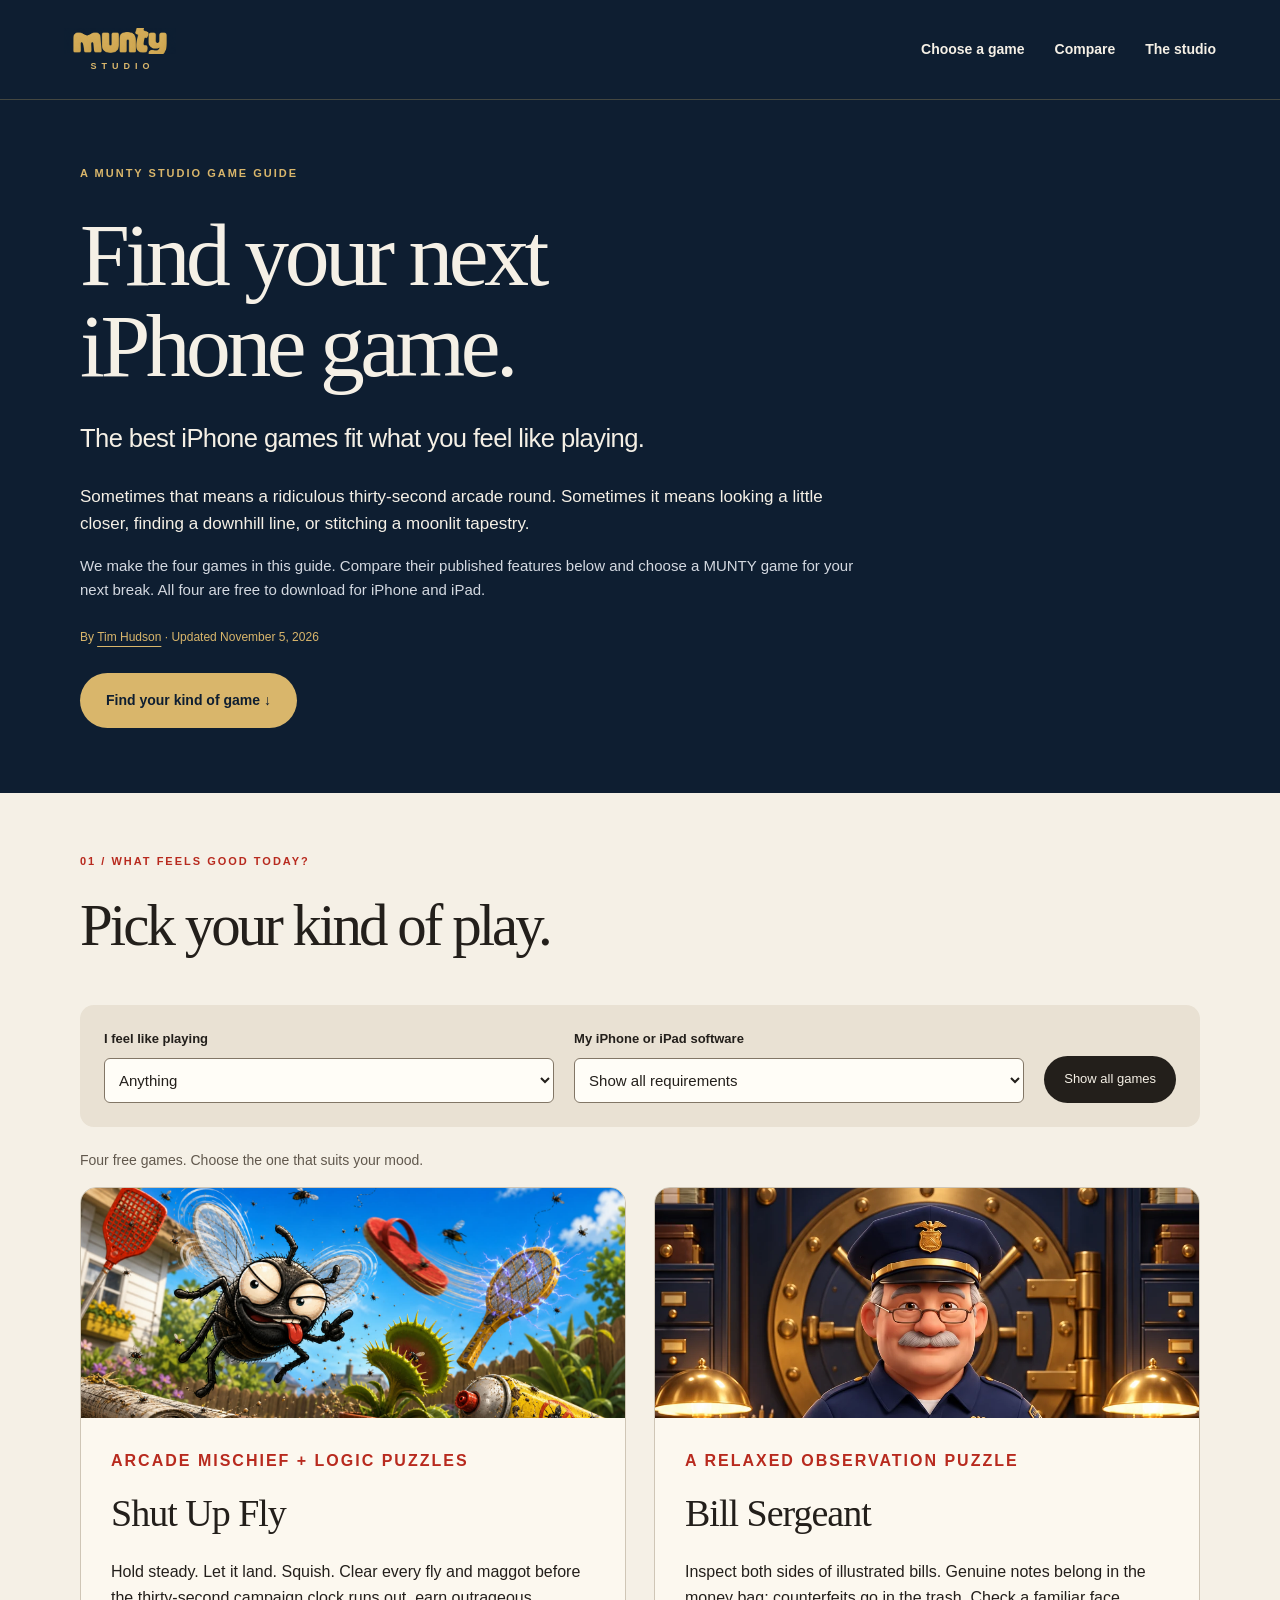
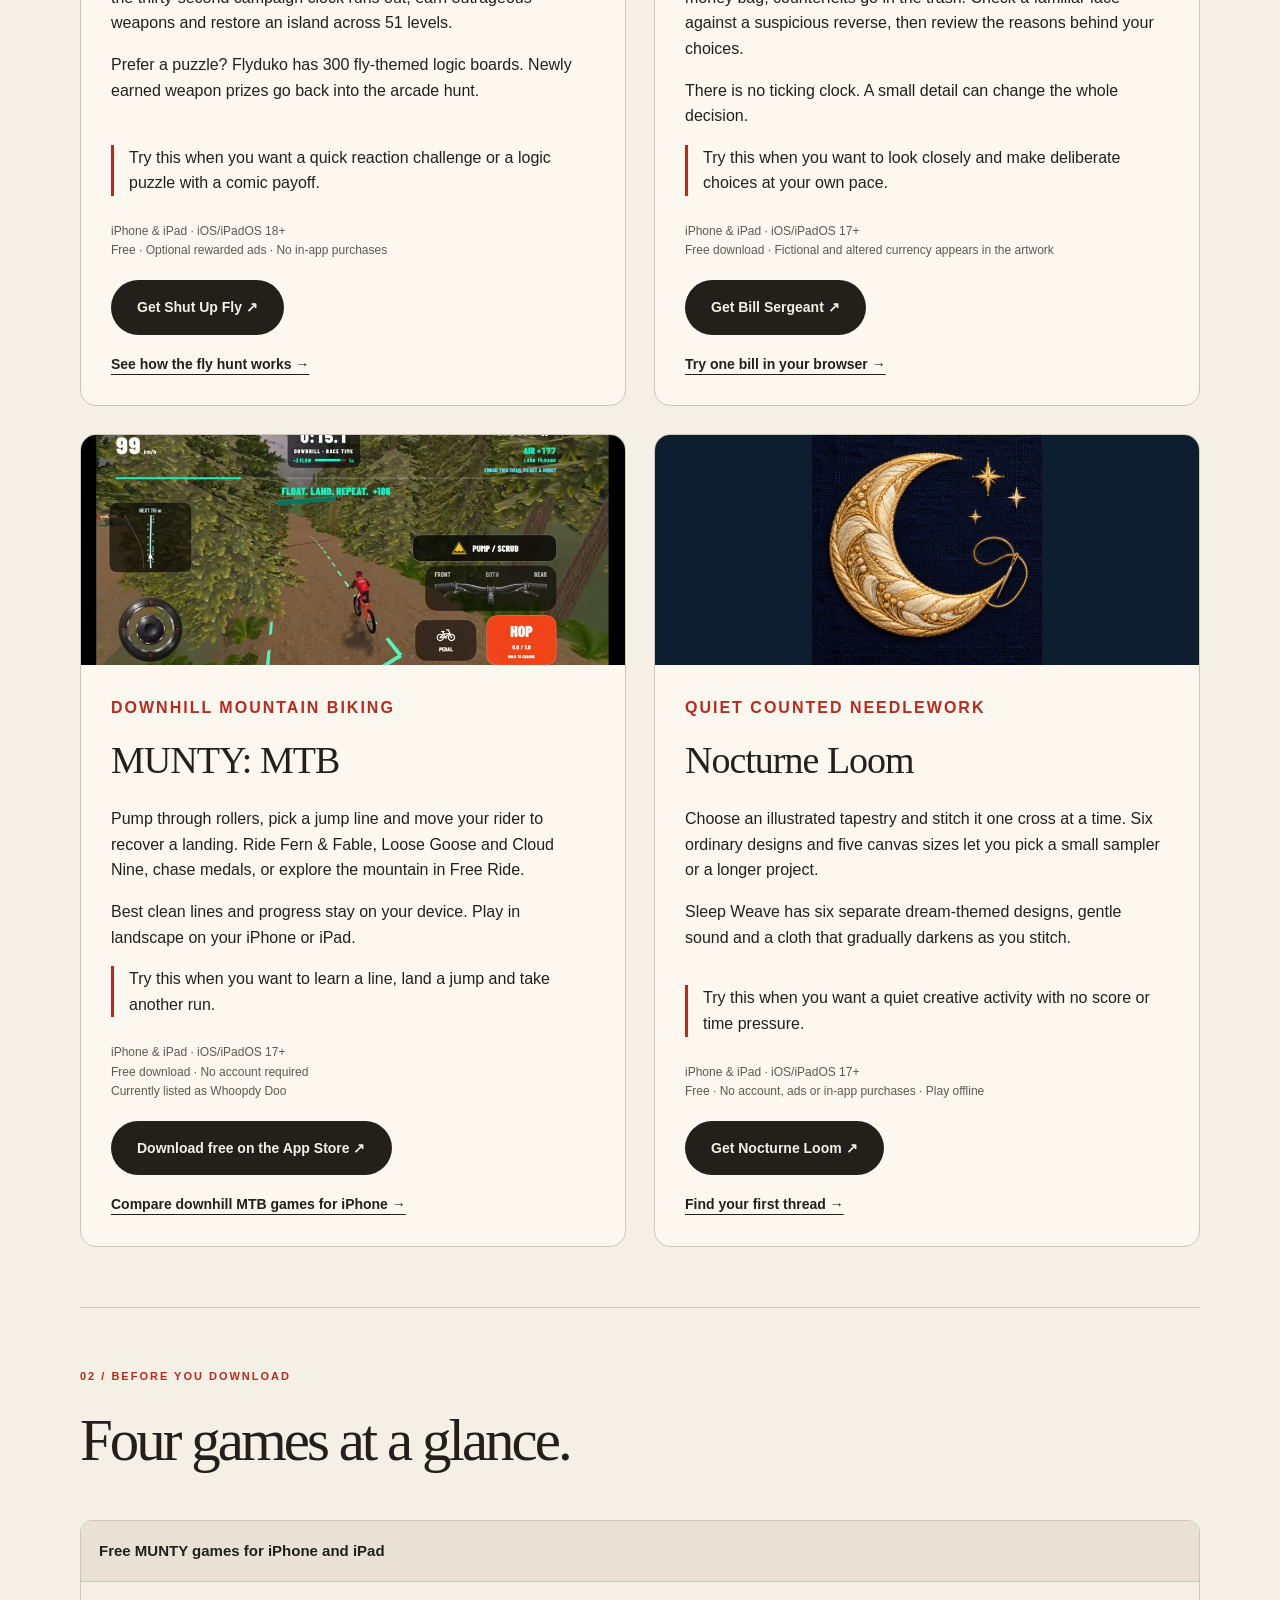
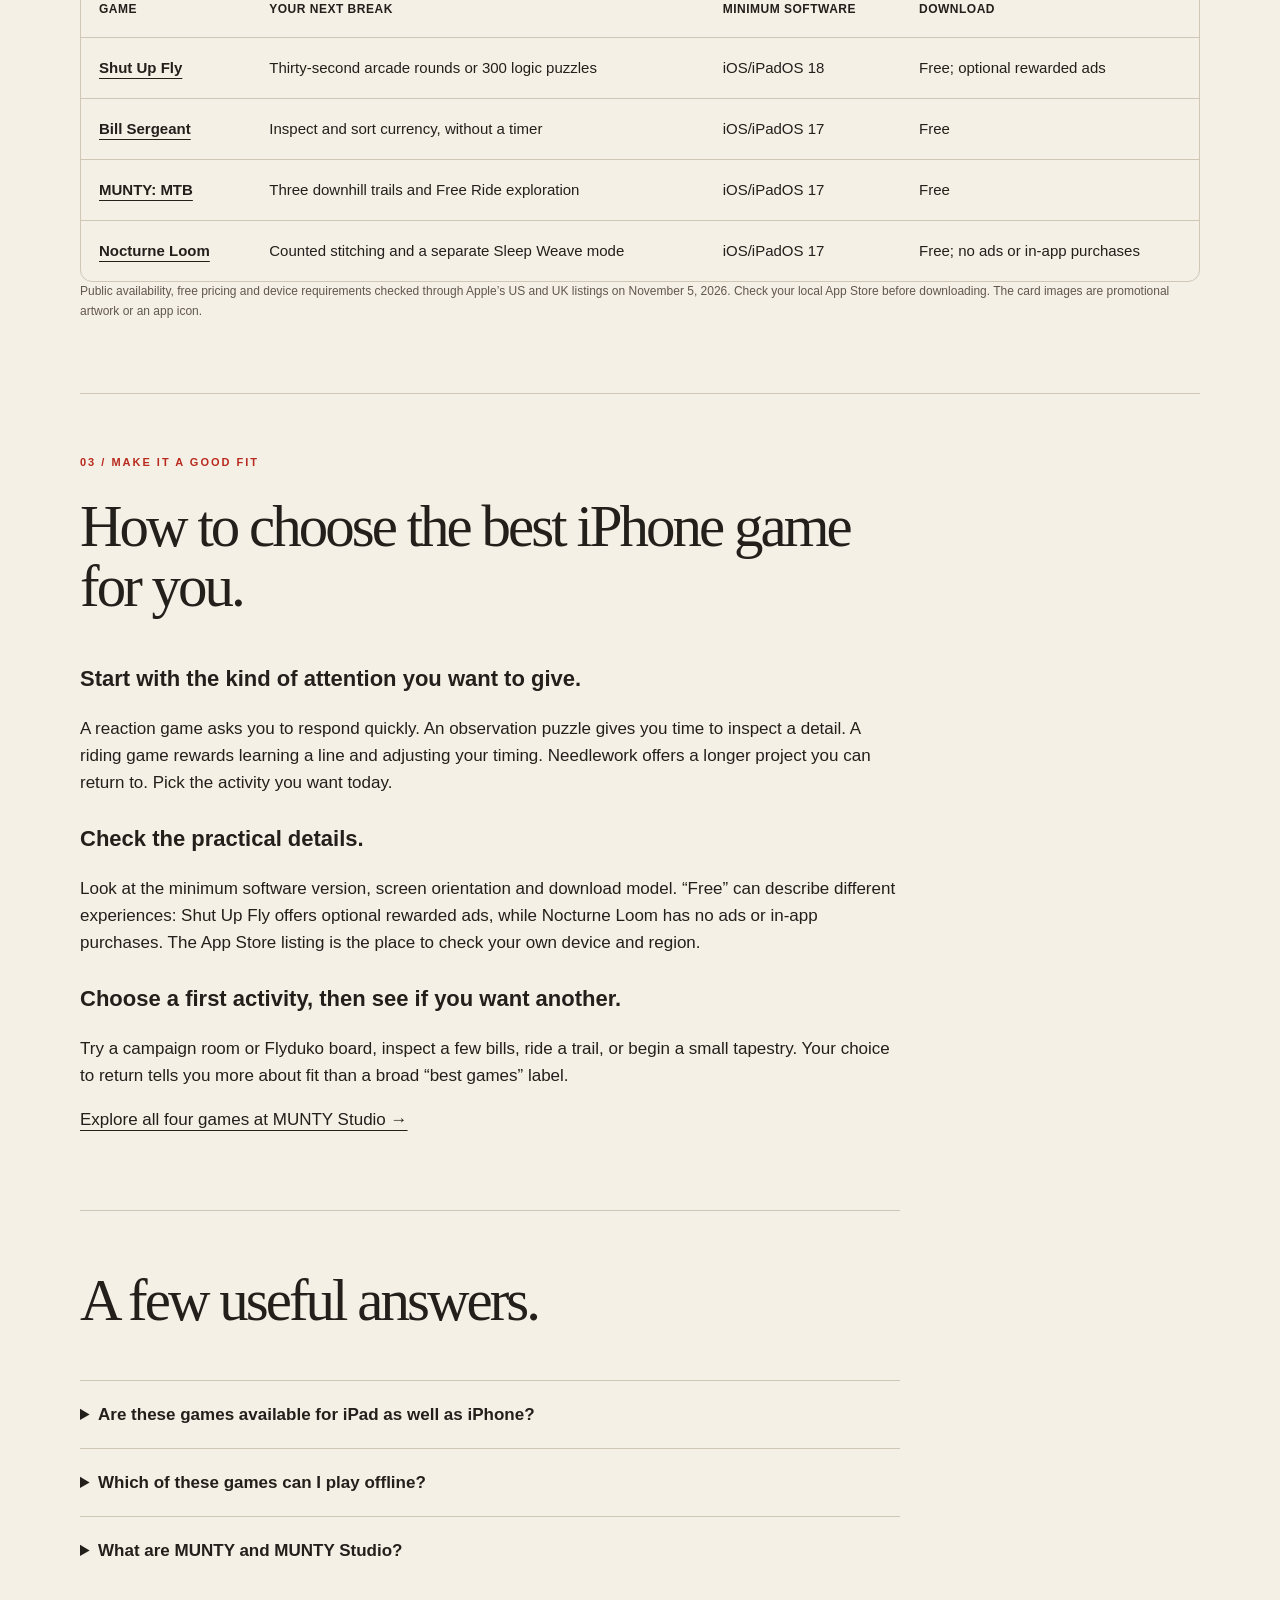
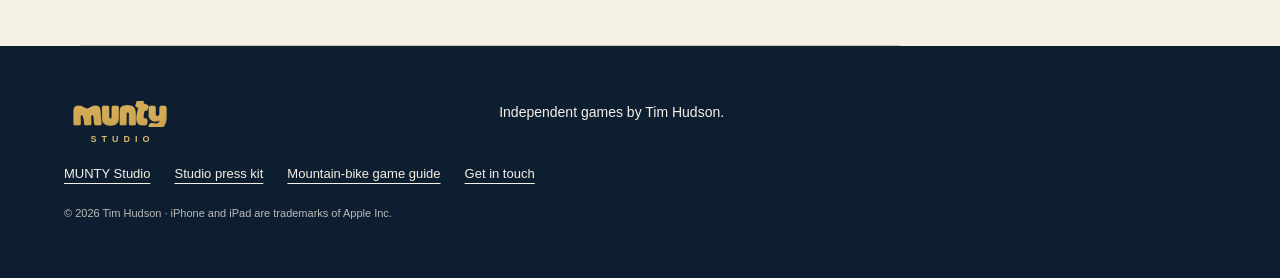
==== commit 669a05d7: "Rebrand the studio website to Munty" ====
--- a/best-iphone-games/index.html
+++ b/best-iphone-games/index.html
@@ -3,26 +3,26 @@
 <head>
   <meta charset="utf-8" />
   <meta name="viewport" content="width=device-width, initial-scale=1" />
-  <title>Best iPhone Games for Your Mood | MUNTED Studio</title>
-  <meta name="description" content="Looking for the best iPhone games for your next break? Compare four free MUNTED games by play style, iOS requirements and price: arcade, puzzles, mountain biking and needlework." />
+  <title>Best iPhone Games for Your Mood | MUNTY Studio</title>
+  <meta name="description" content="Looking for the best iPhone games for your next break? Compare four free MUNTY games by play style, iOS requirements and price: arcade, puzzles, mountain biking and needlework." />
   <link rel="canonical" href="https://shutupfly.timhudson.com/best-iphone-games/" />
   <meta property="og:type" content="article" />
-  <meta property="og:title" content="Find your next iPhone game | MUNTED Studio" />
-  <meta property="og:description" content="A quick arcade round, a quiet puzzle, a downhill ride or a tapestry. Find the free MUNTED game that fits your mood and your iPhone or iPad." />
+  <meta property="og:title" content="Find your next iPhone game | MUNTY Studio" />
+  <meta property="og:description" content="A quick arcade round, a quiet puzzle, a downhill ride or a tapestry. Find the free MUNTY game that fits your mood and your iPhone or iPad." />
   <meta property="og:url" content="https://shutupfly.timhudson.com/best-iphone-games/" />
-  <meta property="og:image" content="https://shutupfly.timhudson.com/media/munted-social.png?v=gold-navy" />
+  <meta property="og:image" content="https://shutupfly.timhudson.com/media/munted-social.png?v=munty-gold-navy" />
   <meta name="twitter:card" content="summary_large_image" />
-  <link rel="icon" href="/media/munted-studio.png?v=gold-navy" type="image/png" />
+  <link rel="icon" href="/media/munted-studio.png?v=munty-gold-navy" type="image/png" />
   <link rel="stylesheet" href="/studio.css?v=7" />
   <link rel="stylesheet" href="/game-guide.css?v=1" />
-  <script type="application/ld+json">{"@context":"https://schema.org","@graph":[{"@type":"Article","@id":"https://shutupfly.timhudson.com/best-iphone-games/#article","url":"https://shutupfly.timhudson.com/best-iphone-games/","headline":"Best iPhone Games for Your Mood","description":"A developer's guide to choosing among four free MUNTED iPhone and iPad games by play style and device requirements.","datePublished":"2026-11-05T19:35:39Z","dateModified":"2026-11-23T17:51:52+00:00","author":{"@type":"Person","name":"Tim Hudson","url":"https://shutupfly.timhudson.com/studio/#about"},"publisher":{"@type":"Organization","@id":"https://shutupfly.timhudson.com/studio/#organization","name":"MUNTED Studio","url":"https://shutupfly.timhudson.com/studio/","logo":"https://shutupfly.timhudson.com/media/munted-studio.png?v=gold-navy"},"image":["https://shutupfly.timhudson.com/media/hero-universe-v1.jpg","https://shutupfly.timhudson.com/media/bill-sergeant-vault.webp","https://shutupfly.timhudson.com/media/fern-and-fable-gameplay.webp","https://nocturne-loom.timhudson.chatgpt.site/sleeping-sea.png"],"mainEntityOfPage":"https://shutupfly.timhudson.com/best-iphone-games/"},{"@type":"BreadcrumbList","itemListElement":[{"@type":"ListItem","position":1,"name":"MUNTED Studio","item":"https://shutupfly.timhudson.com/studio/"},{"@type":"ListItem","position":2,"name":"iPhone game guide","item":"https://shutupfly.timhudson.com/best-iphone-games/"}]}]}</script>
+  <script type="application/ld+json">{"@context":"https://schema.org","@graph":[{"@type":"Article","@id":"https://shutupfly.timhudson.com/best-iphone-games/#article","url":"https://shutupfly.timhudson.com/best-iphone-games/","headline":"Best iPhone Games for Your Mood","description":"A developer's guide to choosing among four free MUNTY iPhone and iPad games by play style and device requirements.","datePublished":"2026-11-05T19:35:39Z","dateModified":"2026-11-23T17:51:52+00:00","author":{"@type":"Person","name":"Tim Hudson","url":"https://shutupfly.timhudson.com/studio/#about"},"publisher":{"@type":"Organization","@id":"https://shutupfly.timhudson.com/studio/#organization","name":"MUNTY Studio","url":"https://shutupfly.timhudson.com/studio/","logo":"https://shutupfly.timhudson.com/media/munted-studio.png?v=munty-gold-navy"},"image":["https://shutupfly.timhudson.com/media/hero-universe-v1.jpg","https://shutupfly.timhudson.com/media/bill-sergeant-vault.webp","https://shutupfly.timhudson.com/media/fern-and-fable-gameplay.webp","https://nocturne-loom.timhudson.chatgpt.site/sleeping-sea.png"],"mainEntityOfPage":"https://shutupfly.timhudson.com/best-iphone-games/"},{"@type":"BreadcrumbList","itemListElement":[{"@type":"ListItem","position":1,"name":"MUNTY Studio","item":"https://shutupfly.timhudson.com/studio/"},{"@type":"ListItem","position":2,"name":"iPhone game guide","item":"https://shutupfly.timhudson.com/best-iphone-games/"}]}]}</script>
   <script src="/game-guide.js?v=1" defer></script>
 </head>
 <body class="game-guide-page">
 <a class="skip" href="#main">Skip to content</a>
-<header class="studio-nav"><a class="wordmark" href="/studio/" aria-label="MUNTED Studio home"><span class="munted-art"><img src="/media/munted-studio.png?v=gold-navy" width="1672" height="941" alt="" /></span><span class="wordmark-label">STUDIO</span></a><nav aria-label="Main navigation"><a href="#choose">Choose a game</a><a href="#compare">Compare</a><a href="/studio/">The studio</a></nav></header>
+<header class="studio-nav"><a class="wordmark" href="/studio/" aria-label="MUNTY Studio home"><span class="munted-art"><img src="/media/munted-studio.png?v=munty-gold-navy" width="1672" height="941" alt="" /></span><span class="wordmark-label">STUDIO</span></a><nav aria-label="Main navigation"><a href="#choose">Choose a game</a><a href="#compare">Compare</a><a href="/studio/">The studio</a></nav></header>
 <main id="main">
-  <header class="guide-hero"><div class="guide-width"><p class="kicker">A MUNTED Studio game guide</p><h1>Find your next<br />iPhone game.</h1><p class="large-copy">The best iPhone games fit what you feel like playing.</p><p>Sometimes that means a ridiculous thirty-second arcade round. Sometimes it means looking a little closer, finding a downhill line, or stitching a moonlit tapestry.</p><p class="guide-disclosure">We make the four games in this guide. Compare their published features below and choose a MUNTED game for your next break. All four are free to download for iPhone and iPad.</p><p class="guide-byline">By <a href="https://shutupfly.timhudson.com/studio/#about">Tim Hudson</a> · Updated November 5, 2026</p><a class="pill" href="#choose">Find your kind of game ↓</a></div></header>
+  <header class="guide-hero"><div class="guide-width"><p class="kicker">A MUNTY Studio game guide</p><h1>Find your next<br />iPhone game.</h1><p class="large-copy">The best iPhone games fit what you feel like playing.</p><p>Sometimes that means a ridiculous thirty-second arcade round. Sometimes it means looking a little closer, finding a downhill line, or stitching a moonlit tapestry.</p><p class="guide-disclosure">We make the four games in this guide. Compare their published features below and choose a MUNTY game for your next break. All four are free to download for iPhone and iPad.</p><p class="guide-byline">By <a href="https://shutupfly.timhudson.com/studio/#about">Tim Hudson</a> · Updated November 5, 2026</p><a class="pill" href="#choose">Find your kind of game ↓</a></div></header>
   <div class="guide-width">
     <section id="choose" aria-labelledby="choose-title" class="guide-section">
       <p class="kicker">01 / What feels good today?</p><h2 id="choose-title">Pick your kind of play.</h2>
@@ -43,7 +43,7 @@
         </article>
         <article class="guide-card" data-moods="bike" data-min-os="17" id="guide-whoopdy-doo">
           <img src="/media/fern-and-fable-gameplay.webp" width="960" height="444" loading="lazy" alt="iPhone gameplay showing a rider in the air on the Fern &amp; Fable downhill trail" />
-          <div><p class="kicker">Downhill mountain biking</p><h3>MUNTED: MTB</h3><p>Pump through rollers, pick a jump line and move your rider to recover a landing. Ride Fern &amp; Fable, Loose Goose and Cloud Nine, chase medals, or explore the mountain in Free Ride.</p><p>Best clean lines and progress stay on your device. Play in landscape on your iPhone or iPad.</p><p class="fit-note">Try this when you want to learn a line, land a jump and take another run.</p><p class="fineprint">iPhone &amp; iPad · iOS/iPadOS 17+<br />Free download · No account required<br />Currently listed as Whoopdy Doo</p><a class="pill" href="https://apps.apple.com/us/app/whoopdy-doo/id6826962497">Download free on the App Store ↗</a><a class="text-link" href="https://timhudsonacs.github.io/whoopdy-doo-site/best-mountain-bike-game/">Compare downhill MTB games for iPhone →</a></div>
+          <div><p class="kicker">Downhill mountain biking</p><h3>MUNTY: MTB</h3><p>Pump through rollers, pick a jump line and move your rider to recover a landing. Ride Fern &amp; Fable, Loose Goose and Cloud Nine, chase medals, or explore the mountain in Free Ride.</p><p>Best clean lines and progress stay on your device. Play in landscape on your iPhone or iPad.</p><p class="fit-note">Try this when you want to learn a line, land a jump and take another run.</p><p class="fineprint">iPhone &amp; iPad · iOS/iPadOS 17+<br />Free download · No account required<br />Currently listed as Whoopdy Doo</p><a class="pill" href="https://apps.apple.com/app/apple-store/id6826962497?pt=127545438&amp;ct=mtb_studio&amp;mt=8">Download free on the App Store ↗</a><a class="text-link" href="https://timhudsonacs.github.io/whoopdy-doo-site/best-mountain-bike-game/">Compare downhill MTB games for iPhone →</a></div>
         </article>
         <article class="guide-card" data-moods="craft" data-min-os="17" id="guide-nocturne-loom">
           <img class="guide-icon" src="/media/nocturne-loom-icon.jpg" width="512" height="512" loading="lazy" alt="Nocturne Loom app icon showing an embroidered crescent moon, stars and a needle on navy cloth" />
@@ -52,11 +52,11 @@
       </div>
       <p id="finder-empty" class="finder-empty" hidden>None of these four games matches both choices. Try another kind of play, or select “Show all requirements” to compare the software each game needs.</p>
     </section>
-    <section id="compare" class="guide-section" aria-labelledby="compare-title"><p class="kicker">02 / Before you download</p><h2 id="compare-title">Four games at a glance.</h2><div class="comparison-scroll" tabindex="0" role="region" aria-label="MUNTED iPhone game comparison"><table><caption>Free MUNTED games for iPhone and iPad</caption><thead><tr><th scope="col">Game</th><th scope="col">Your next break</th><th scope="col">Minimum software</th><th scope="col">Download</th></tr></thead><tbody><tr><th scope="row"><a href="#guide-shut-up-fly">Shut Up Fly</a></th><td>Thirty-second arcade rounds or 300 logic puzzles</td><td>iOS/iPadOS 18</td><td>Free; optional rewarded ads</td></tr><tr><th scope="row"><a href="#guide-bill-sergeant">Bill Sergeant</a></th><td>Inspect and sort currency, without a timer</td><td>iOS/iPadOS 17</td><td>Free</td></tr><tr><th scope="row"><a href="#guide-whoopdy-doo">MUNTED: MTB</a></th><td>Three downhill trails and Free Ride exploration</td><td>iOS/iPadOS 17</td><td>Free</td></tr><tr><th scope="row"><a href="#guide-nocturne-loom">Nocturne Loom</a></th><td>Counted stitching and a separate Sleep Weave mode</td><td>iOS/iPadOS 17</td><td>Free; no ads or in-app purchases</td></tr></tbody></table></div><p class="fineprint">Public availability, free pricing and device requirements checked through Apple’s US and UK listings on November 5, 2026. Check your local App Store before downloading. The card images are promotional artwork or an app icon.</p></section>
-    <section class="guide-section guide-reading" aria-labelledby="choose-well-title"><p class="kicker">03 / Make it a good fit</p><h2 id="choose-well-title">How to choose the best iPhone game for you.</h2><h3>Start with the kind of attention you want to give.</h3><p>A reaction game asks you to respond quickly. An observation puzzle gives you time to inspect a detail. A riding game rewards learning a line and adjusting your timing. Needlework offers a longer project you can return to. Pick the activity you want today.</p><h3>Check the practical details.</h3><p>Look at the minimum software version, screen orientation and download model. “Free” can describe different experiences: Shut Up Fly offers optional rewarded ads, while Nocturne Loom has no ads or in-app purchases. The App Store listing is the place to check your own device and region.</p><h3>Choose a first activity, then see if you want another.</h3><p>Try a campaign room or Flyduko board, inspect a few bills, ride a trail, or begin a small tapestry. Your choice to return tells you more about fit than a broad “best games” label.</p><p><a href="/studio/">Explore all four games at MUNTED Studio →</a></p></section>
-    <section class="guide-section guide-reading" aria-labelledby="questions-title"><h2 id="questions-title">A few useful answers.</h2><details><summary>Are these games available for iPad as well as iPhone?</summary><p>Yes. All four public App Store releases support iPhone and iPad. Shut Up Fly requires iOS or iPadOS 18 or later; the other three require 17 or later. Whoopdy Doo is designed for landscape play.</p></details><details><summary>Which of these games can I play offline?</summary><p>Shut Up Fly’s single-player campaign and local records work offline after download; optional rewarded ads and Game Center rankings need internet. Nocturne Loom also supports offline play. Follow each game’s published requirements and check the installed app for optional online features.</p></details><details><summary>What are MUNTED and MUNTED Studio?</summary><p>MUNTED is the studio wordmark and short name for MUNTED Studio, Tim Hudson’s independent iPhone and iPad game studio. The App Store developer and seller name is Tim Hudson. <a href="/studio/">Meet the studio and its games.</a></p></details></section>
+    <section id="compare" class="guide-section" aria-labelledby="compare-title"><p class="kicker">02 / Before you download</p><h2 id="compare-title">Four games at a glance.</h2><div class="comparison-scroll" tabindex="0" role="region" aria-label="MUNTY iPhone game comparison"><table><caption>Free MUNTY games for iPhone and iPad</caption><thead><tr><th scope="col">Game</th><th scope="col">Your next break</th><th scope="col">Minimum software</th><th scope="col">Download</th></tr></thead><tbody><tr><th scope="row"><a href="#guide-shut-up-fly">Shut Up Fly</a></th><td>Thirty-second arcade rounds or 300 logic puzzles</td><td>iOS/iPadOS 18</td><td>Free; optional rewarded ads</td></tr><tr><th scope="row"><a href="#guide-bill-sergeant">Bill Sergeant</a></th><td>Inspect and sort currency, without a timer</td><td>iOS/iPadOS 17</td><td>Free</td></tr><tr><th scope="row"><a href="#guide-whoopdy-doo">MUNTY: MTB</a></th><td>Three downhill trails and Free Ride exploration</td><td>iOS/iPadOS 17</td><td>Free</td></tr><tr><th scope="row"><a href="#guide-nocturne-loom">Nocturne Loom</a></th><td>Counted stitching and a separate Sleep Weave mode</td><td>iOS/iPadOS 17</td><td>Free; no ads or in-app purchases</td></tr></tbody></table></div><p class="fineprint">Public availability, free pricing and device requirements checked through Apple’s US and UK listings on November 5, 2026. Check your local App Store before downloading. The card images are promotional artwork or an app icon.</p></section>
+    <section class="guide-section guide-reading" aria-labelledby="choose-well-title"><p class="kicker">03 / Make it a good fit</p><h2 id="choose-well-title">How to choose the best iPhone game for you.</h2><h3>Start with the kind of attention you want to give.</h3><p>A reaction game asks you to respond quickly. An observation puzzle gives you time to inspect a detail. A riding game rewards learning a line and adjusting your timing. Needlework offers a longer project you can return to. Pick the activity you want today.</p><h3>Check the practical details.</h3><p>Look at the minimum software version, screen orientation and download model. “Free” can describe different experiences: Shut Up Fly offers optional rewarded ads, while Nocturne Loom has no ads or in-app purchases. The App Store listing is the place to check your own device and region.</p><h3>Choose a first activity, then see if you want another.</h3><p>Try a campaign room or Flyduko board, inspect a few bills, ride a trail, or begin a small tapestry. Your choice to return tells you more about fit than a broad “best games” label.</p><p><a href="/studio/">Explore all four games at MUNTY Studio →</a></p></section>
+    <section class="guide-section guide-reading" aria-labelledby="questions-title"><h2 id="questions-title">A few useful answers.</h2><details><summary>Are these games available for iPad as well as iPhone?</summary><p>Yes. All four public App Store releases support iPhone and iPad. Shut Up Fly requires iOS or iPadOS 18 or later; the other three require 17 or later. Whoopdy Doo is designed for landscape play.</p></details><details><summary>Which of these games can I play offline?</summary><p>Shut Up Fly’s single-player campaign and local records work offline after download; optional rewarded ads and Game Center rankings need internet. Nocturne Loom also supports offline play. Follow each game’s published requirements and check the installed app for optional online features.</p></details><details><summary>What are MUNTY and MUNTY Studio?</summary><p>MUNTY is the studio wordmark and short name for MUNTY Studio, Tim Hudson’s independent iPhone and iPad game studio. The App Store developer and seller name is Tim Hudson. <a href="/studio/">Meet the studio and its games.</a></p></details></section>
   </div>
 </main>
-<footer class="studio-footer"><a class="wordmark" href="/studio/" aria-label="MUNTED Studio home"><span class="munted-art"><img src="/media/munted-studio.png?v=gold-navy" width="1672" height="941" alt="" /></span><span class="wordmark-label">STUDIO</span></a><p>Independent games by Tim Hudson.</p><nav aria-label="Footer"><a href="/studio/">MUNTED Studio</a><a href="/studio/press/">Studio press kit</a><a href="https://timhudsonacs.github.io/whoopdy-doo-site/best-mountain-bike-game/">Mountain-bike game guide</a><a href="mailto:timhudsonstudio@gmail.com">Get in touch</a></nav><small>© 2026 Tim Hudson · iPhone and iPad are trademarks of Apple Inc.</small></footer>
+<footer class="studio-footer"><a class="wordmark" href="/studio/" aria-label="MUNTY Studio home"><span class="munted-art"><img src="/media/munted-studio.png?v=munty-gold-navy" width="1672" height="941" alt="" /></span><span class="wordmark-label">STUDIO</span></a><p>Independent games by Tim Hudson.</p><nav aria-label="Footer"><a href="/studio/">MUNTY Studio</a><a href="/studio/press/">Studio press kit</a><a href="https://timhudsonacs.github.io/whoopdy-doo-site/best-mountain-bike-game/">Mountain-bike game guide</a><a href="mailto:timhudsonstudio@gmail.com">Get in touch</a></nav><small>© 2026 Tim Hudson · iPhone and iPad are trademarks of Apple Inc.</small></footer>
 </body>
 </html>
--- a/studio.css
+++ b/studio.css
@@ -41,7 +41,7 @@
 @media(max-width:1000px){.studio-page .studio-links{grid-template-columns:repeat(2,minmax(0,1fr))}.studio-page .studio-links>a:nth-child(2n){border-right:0}.studio-page .studio-links>a:nth-child(n+3){border-top:1px solid var(--line)}}
 @media(max-width:700px){.studio-page .studio-links{grid-template-columns:1fr}.studio-page .studio-links>a:nth-child(n+3){border-top:0}}
 
-/* MUNTED identity uses the supplied artwork without its preview controls. */
+/* MUNTY identity uses the supplied artwork without its preview controls. */
 .studio-footer{background:#0e1e31}
 .studio-page .signature.studio-splash{position:relative;overflow:hidden;aspect-ratio:16/7;max-width:1100px;margin:20px auto 10px;background:#0e1e31}
 .studio-splash .splash-still,.studio-splash .splash-video{position:absolute;top:50%;left:0;width:100%;height:auto;max-width:none;transform:translateY(-50%)}
@@ -57,7 +57,7 @@
 .splash-replay{background:#0e1e31;color:#d9b66b;border-color:#d9b66b77}
 .splash-replay:hover{background:#1b314b}
 
-/* Four released MUNTED games and visible studio identity. */
+/* Four released MUNTY games and visible studio identity. */
 .studio-page .studio-hero-bottom h1{font-size:clamp(46px,5.2vw,76px)}
 .studio-page .studio-hero-bottom .studio-promise{font-size:20px;margin-top:16px;color:#d9b66b}
 .studio-guide-link{margin:32px 0 0;font-size:15px;color:#d9b66b}
